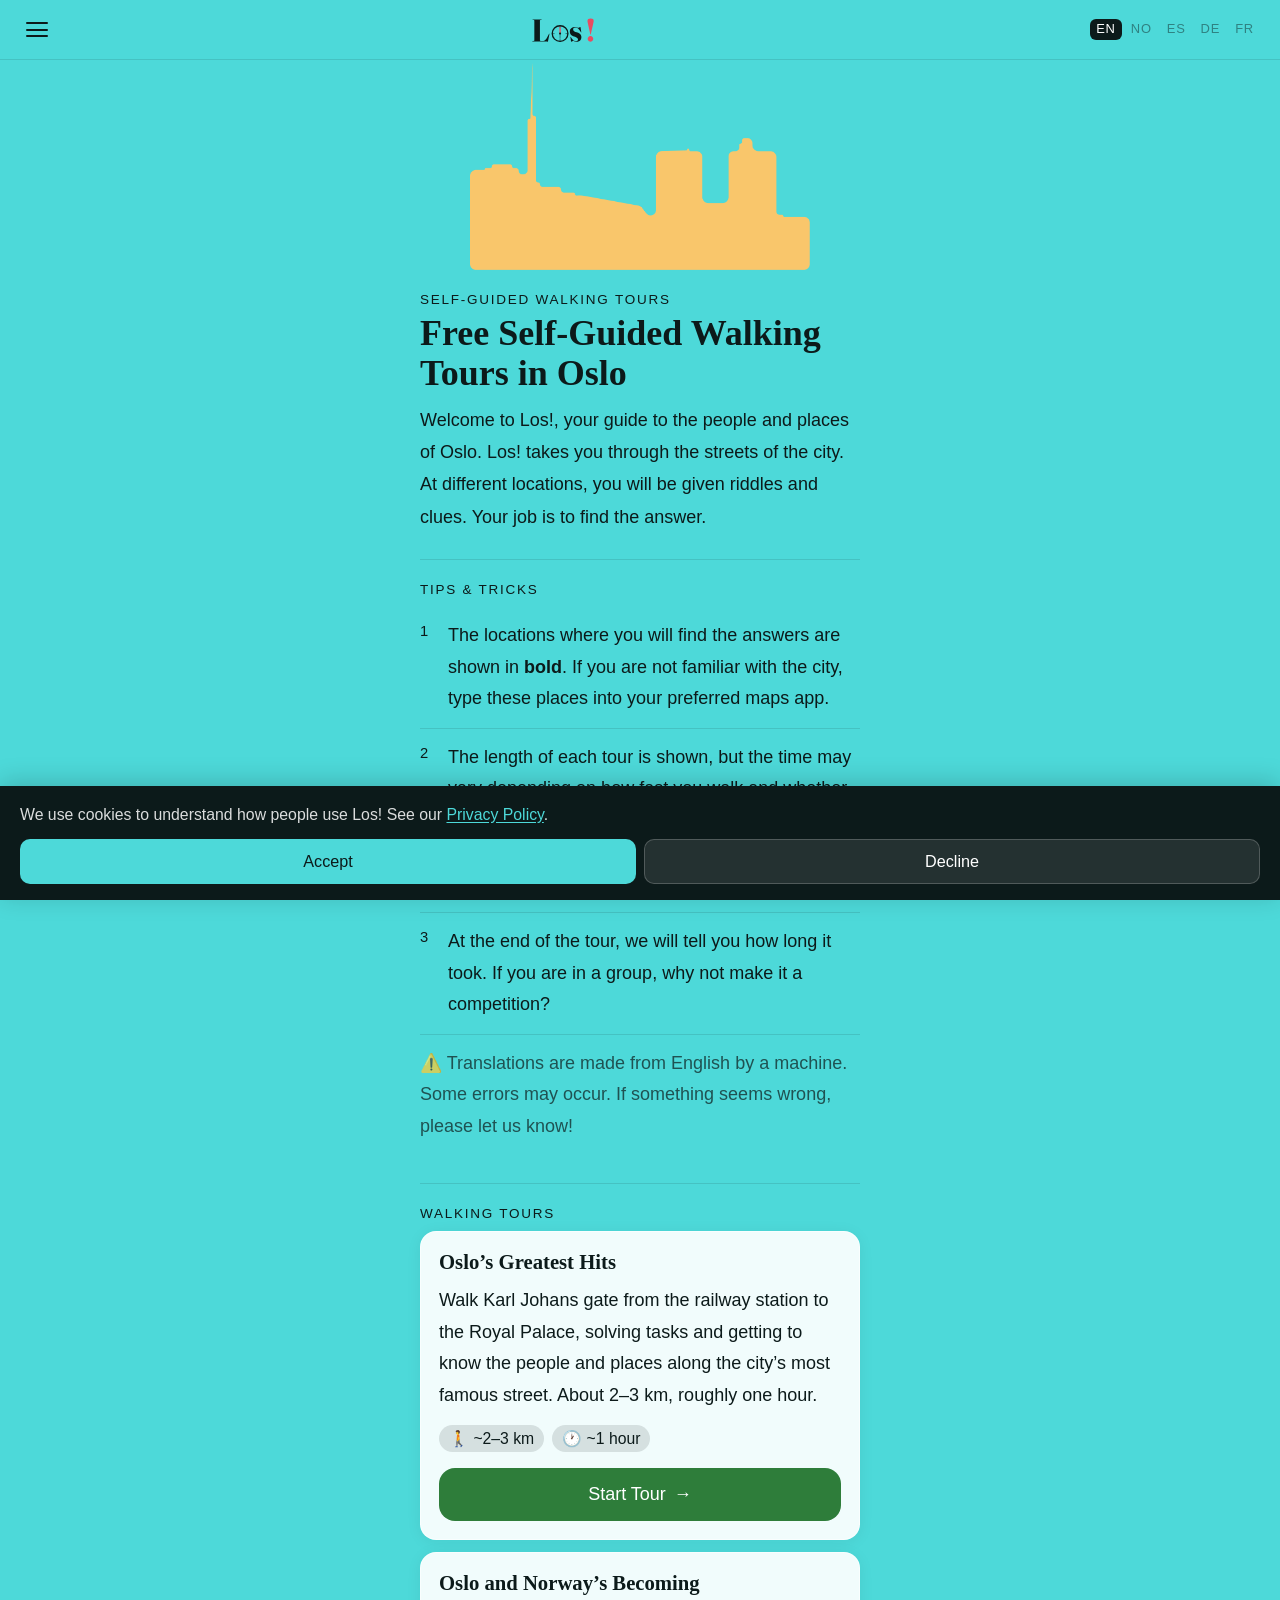
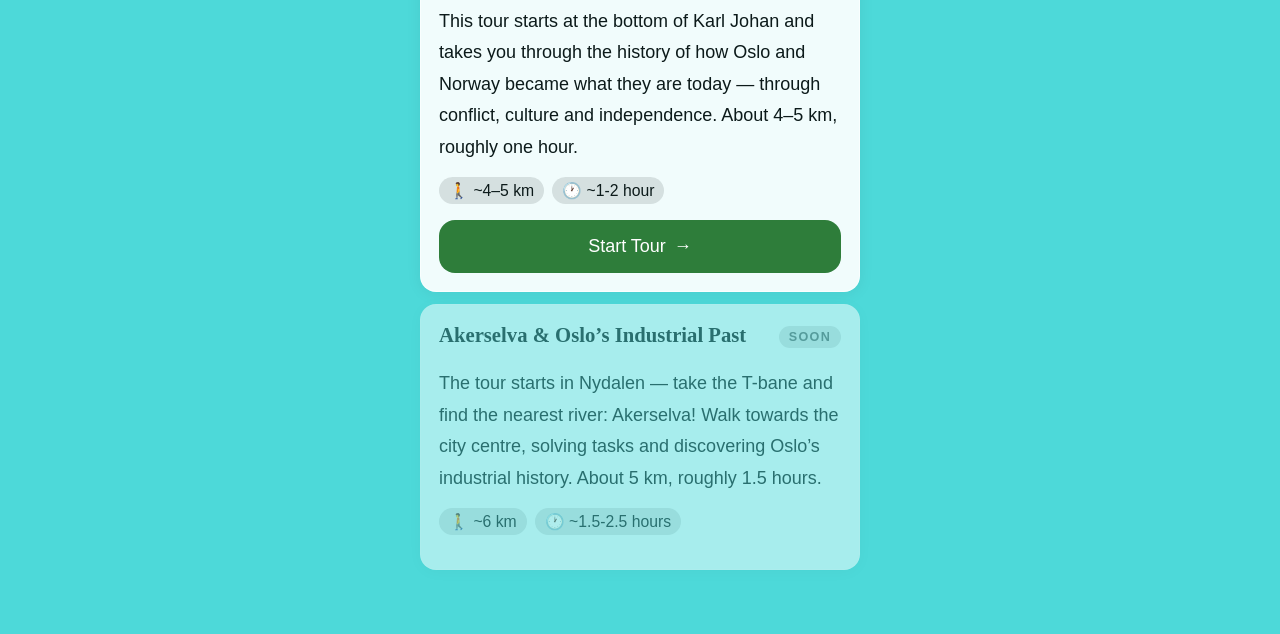
==== index.html @ a9700093 "Update index.html" ====
<!DOCTYPE html>
<html lang="en">
<head>
    <meta charset="UTF-8">
  <meta name="viewport" content="width=device-width, initial-scale=1.0">
  <title>Los! – Free Self-Guided Walking Tours in Oslo</title>
  <meta name="description" content="Explore Oslo on foot with Los! — free, self-guided walking tours through the city's history, people and places. No booking, no guide needed.">
  <meta name="robots" content="index, follow">
  <link rel="canonical" href="https://loswalk.com/">

  <!-- Open Graph (Facebook, WhatsApp, LinkedIn) -->
  <meta property="og:type" content="website">
  <meta property="og:url" content="https://loswalk.com/">
  <meta property="og:title" content="Los! – Free Self-Guided Walking Tours in Oslo">
  <meta property="og:description" content="Explore Oslo on foot with Los! — free, self-guided walking tours through the city's history, people and places. No booking, no guide needed.">
  <meta property="og:image" content="https://loswalk.com/osloskyline.png">
  <meta property="og:locale" content="en_GB">
  <meta property="og:site_name" content="Los!">

  <!-- Twitter / X card -->
  <meta name="twitter:card" content="summary_large_image">
  <meta name="twitter:title" content="Los! – Free Self-Guided Walking Tours in Oslo">
  <meta name="twitter:description" content="Explore Oslo on foot with Los! — free, self-guided walking tours through the city's history, people and places. No booking, no guide needed.">
  <meta name="twitter:image" content="https://loswalk.com/osloskyline.png">

  <link rel="icon" type="image/png" sizes="32x32" href="favicon-32x32.png">
  <link rel="icon" type="image/png" sizes="16x16" href="favicon-16x16.png">
  <link rel="apple-touch-icon" sizes="180x180" href="favicon-180x180.png">
  <link rel="manifest" href="site.webmanifest">
  <meta name="theme-color" content="#0c1a1a">
  <link rel="stylesheet" href="style.css">
<script type="application/ld+json">
{
  "@context": "https://schema.org",
  "@type": "WebSite",
  "name": "Los!",
  "url": "https://loswalk.com",
  "description": "Free self-guided walking tours in Oslo. Discover the city's history, people and places at your own pace.",
  "inLanguage": ["en", "no", "es", "de", "fr"],
  "offers": {
    "@type": "Offer",
    "price": "0",
    "priceCurrency": "NOK"
  }
}
</script>
<script type="application/ld+json">
{
  "@context": "https://schema.org",
  "@type": "ItemList",
  "name": "Oslo Walking Tours",
  "description": "Free self-guided walking tours in Oslo by Los!",
  "itemListElement": [
    {
      "@type": "ListItem",
      "position": 1,
      "item": {
        "@type": "TouristTrip",
        "name": "Oslo and Norway's Becoming",
        "description": "Walk through the history of how Oslo and Norway became what they are today — through conflict, culture and independence. Starts at Karl Johans gate.",
        "touristType": "History enthusiasts, culture tourists",
        "itinerary": {
          "@type": "ItemList",
          "name": "Tour stops",
          "itemListElement": [
            {"@type": "ListItem", "position": 1, "name": "Østbanehallen, Karl Johans gate"},
            {"@type": "ListItem", "position": 2, "name": "Stortinget"},
            {"@type": "ListItem", "position": 3, "name": "Nationaltheatret"},
            {"@type": "ListItem", "position": 4, "name": "The Royal Palace"},
            {"@type": "ListItem", "position": 5, "name": "7. juli plassen"},
            {"@type": "ListItem", "position": 6, "name": "Rådhusplassen"},
            {"@type": "ListItem", "position": 7, "name": "Akershus Fortress"},
            {"@type": "ListItem", "position": 8, "name": "Gamle Logen"},
            {"@type": "ListItem", "position": 9, "name": "Oslo Opera House"}
          ]
        },
        "offers": {"@type": "Offer", "price": "0", "priceCurrency": "NOK"},
        "provider": {"@type": "Organization", "name": "Los!", "url": "https://loswalk.com"},
        "url": "https://loswalk.com/game.html?tour=becoming"
      }
    },
    {
      "@type": "ListItem",
      "position": 2,
      "item": {
        "@type": "TouristTrip",
        "name": "Short Tour of Central-Western Oslo",
        "description": "Walk through the central-western part of Oslo and along the waterfront, discovering local people and places. Starts at Nationaltheatret.",
        "touristType": "Culture tourists, first-time visitors",
        "itinerary": {
          "@type": "ItemList",
          "name": "Tour stops",
          "itemListElement": [
            {"@type": "ListItem", "position": 1, "name": "Nationaltheatret"},
            {"@type": "ListItem", "position": 2, "name": "Slottsparken"},
            {"@type": "ListItem", "position": 3, "name": "Parkveien 45 (Villa Parafina)"},
            {"@type": "ListItem", "position": 4, "name": "Solli plass"},
            {"@type": "ListItem", "position": 5, "name": "Rådhusplassen"},
            {"@type": "ListItem", "position": 6, "name": "Akershus Fortress"},
            {"@type": "ListItem", "position": 7, "name": "SALT"}
          ]
        },
        "offers": {"@type": "Offer", "price": "0", "priceCurrency": "NOK"},
        "provider": {"@type": "Organization", "name": "Los!", "url": "https://loswalk.com"},
        "url": "https://loswalk.com/game.html?tour=seaside"
      }
    }
  ]
}
</script>
<script type="application/ld+json">
{
  "@context": "https://schema.org",
  "@type": "FAQPage",
  "mainEntity": [
    {
      "@type": "Question",
      "name": "Is Los! free to use?",
      "acceptedAnswer": {
        "@type": "Answer",
        "text": "Yes, Los! is completely free. No booking, no registration, no guide needed. Just show up and start walking."
      }
    },
    {
      "@type": "Question",
      "name": "How long are the walking tours in Oslo?",
      "acceptedAnswer": {
        "@type": "Answer",
        "text": "Each tour is approximately 4–5 km and takes about one hour, depending on your walking pace."
      }
    },
    {
      "@type": "Question",
      "name": "Do I need to download an app for the Oslo walking tours?",
      "acceptedAnswer": {
        "@type": "Answer",
        "text": "No download needed. Los! works directly in your mobile browser at loswalk.com."
      }
    },
    {
      "@type": "Question",
      "name": "What languages are the Oslo walking tours available in?",
      "acceptedAnswer": {
        "@type": "Answer",
        "text": "Los! is available in English, Norwegian, Spanish, German and French."
      }
    },
    {
      "@type": "Question",
      "name": "Where do the Oslo walking tours start?",
      "acceptedAnswer": {
        "@type": "Answer",
        "text": "The Oslo and Norway's Becoming tour starts at Østbanehallen at the bottom of Karl Johans gate. The Central-Western tour starts at Nationaltheatret."
      }
    }
  ]
}
</script>
</head>
<body>

<!-- HEADER -->
<header class="header">
  <button class="hamburger" id="menuBtn" aria-label="Open navigation menu" aria-expanded="false" aria-controls="menuPanel">
    <span></span><span></span><span></span>
  </button>
<a href="index.html" style="display:flex;align-items:center;line-height:1;text-decoration:none;" aria-label="Los! home">
    <svg width="85" height="36" viewBox="0 0 260 110" fill="none" xmlns="http://www.w3.org/2000/svg" aria-label="Los! logo">
<g clip-path="url(#clip0_207_42)">
<path d="M35.632 23.904L32.416 24.432C31.776 24.56 31.264 24.736 30.88 24.96C30.528 25.184 30.352 25.504 30.352 25.92V86.544C30.352 87.312 30.56 87.856 30.976 88.176C31.424 88.496 32.048 88.656 32.848 88.656H38.752C40.32 88.656 41.872 88.336 43.408 87.696C44.944 87.024 46.512 85.824 48.112 84.096C49.744 82.336 51.408 79.84 53.104 76.608L58.336 66.768C58.464 66.544 58.592 66.4 58.72 66.336C58.848 66.24 58.976 66.224 59.104 66.288C59.328 66.32 59.472 66.416 59.536 66.576C59.6 66.736 59.584 66.976 59.488 67.296L54.928 89.904C54.8 90.448 54.688 90.8 54.592 90.96C54.496 91.12 54.368 91.2 54.208 91.2C53.984 91.2 53.648 91.104 53.2 90.912C52.752 90.72 52.176 90.512 51.472 90.288C50.8 90.096 50 90 49.072 90H7.936C7.712 90 7.536 89.952 7.408 89.856C7.28 89.76 7.216 89.648 7.216 89.52C7.216 89.232 7.472 89.024 7.984 88.896L11.2 88.368C11.904 88.24 12.416 88.064 12.736 87.84C13.088 87.616 13.264 87.296 13.264 86.88V25.92C13.264 25.504 13.088 25.184 12.736 24.96C12.416 24.736 11.904 24.56 11.2 24.432L7.984 23.904C7.472 23.776 7.216 23.568 7.216 23.28C7.216 23.152 7.28 23.04 7.408 22.944C7.536 22.848 7.712 22.8 7.936 22.8H35.728C35.952 22.8 36.128 22.848 36.256 22.944C36.384 23.04 36.448 23.152 36.448 23.28C36.448 23.568 36.176 23.776 35.632 23.904Z" fill="#0C1A1A"/>
<path d="M92 90C105.255 90 116 79.2548 116 66C116 52.7452 105.255 42 92 42C78.7452 42 68 52.7452 68 66C68 79.2548 78.7452 90 92 90Z" stroke="#0C1A1A" stroke-width="4"/>
<path d="M92 43V48" stroke="#0C1A1A" stroke-width="1.5" stroke-linecap="round"/>
<path d="M92 84V89" stroke="#0C1A1A" stroke-width="1.5" stroke-linecap="round"/>
<path d="M115 66H110" stroke="#0C1A1A" stroke-width="1.5" stroke-linecap="round"/>
<path d="M69 66H74" stroke="#0C1A1A" stroke-width="1.5" stroke-linecap="round"/>
<path d="M92 66V48" stroke="#E84C61" stroke-width="4" stroke-linecap="round"/>
<path opacity="0.35" d="M92 66V80" stroke="#0C1A1A" stroke-width="4" stroke-linecap="round"/>
<path d="M92 69C93.6569 69 95 67.6569 95 66C95 64.3431 93.6569 63 92 63C90.3431 63 89 64.3431 89 66C89 67.6569 90.3431 69 92 69Z" fill="#0C1A1A"/>
<path d="M140.496 89.568C142.48 89.568 144.032 89.072 145.152 88.08C146.272 87.056 146.832 85.744 146.832 84.144C146.832 82.992 146.56 81.936 146.016 80.976C145.504 80.016 144.576 79.136 143.232 78.336C141.888 77.504 140.032 76.704 137.664 75.936C133.568 74.624 130.368 73.184 128.064 71.616C125.76 70.016 124.144 68.224 123.216 66.24C122.288 64.256 121.824 62.032 121.824 59.568C121.824 55.28 123.28 51.984 126.192 49.68C129.104 47.344 133.024 46.176 137.952 46.176C139.968 46.176 141.616 46.368 142.896 46.752C144.176 47.104 145.152 47.472 145.824 47.856C146.528 48.24 147.008 48.432 147.264 48.432C147.616 48.432 148.24 48.24 149.136 47.856C150.064 47.472 150.976 47.104 151.872 46.752C152.768 46.368 153.376 46.176 153.696 46.176C153.888 46.176 154.064 46.224 154.224 46.32C154.384 46.416 154.48 46.608 154.512 46.896L156.816 61.104C156.912 61.456 156.928 61.744 156.864 61.968C156.832 62.192 156.736 62.336 156.576 62.4C156.448 62.464 156.32 62.464 156.192 62.4C156.064 62.336 155.936 62.224 155.808 62.064C153.728 58.352 151.76 55.44 149.904 53.328C148.08 51.184 146.256 49.68 144.432 48.816C142.608 47.92 140.656 47.472 138.576 47.472C136.464 47.472 134.832 48 133.68 49.056C132.56 50.112 132 51.52 132 53.28C132 54.528 132.288 55.664 132.864 56.688C133.472 57.712 134.544 58.656 136.08 59.52C137.616 60.352 139.824 61.168 142.704 61.968C146.288 62.96 149.136 64.208 151.248 65.712C153.392 67.216 154.928 68.944 155.856 70.896C156.784 72.816 157.248 74.928 157.248 77.232C157.248 80.048 156.544 82.48 155.136 84.528C153.76 86.576 151.904 88.16 149.568 89.28C147.232 90.4 144.624 90.96 141.744 90.96C139.92 90.96 138.352 90.72 137.04 90.24C135.76 89.792 134.72 89.328 133.92 88.848C133.152 88.368 132.656 88.128 132.432 88.128C132.176 88.128 131.632 88.352 130.8 88.8C130 89.216 129.168 89.632 128.304 90.048C127.44 90.496 126.848 90.72 126.528 90.72C126.304 90.72 126.096 90.624 125.904 90.432C125.712 90.24 125.568 89.92 125.472 89.472L123.648 77.472C123.584 77.024 123.568 76.704 123.6 76.512C123.664 76.288 123.792 76.128 123.984 76.032C124.08 75.968 124.192 75.984 124.32 76.08C124.448 76.144 124.576 76.272 124.704 76.464C127.52 81.168 130.208 84.528 132.768 86.544C135.36 88.56 137.936 89.568 140.496 89.568Z" fill="#0C1A1A"/>
<path d="M185.584 19.488C188.784 19.488 191.104 20.192 192.544 21.6C194.016 22.976 194.752 24.736 194.752 26.88C194.752 27.808 194.672 28.88 194.512 30.096C194.352 31.28 194.112 32.416 193.792 33.504L185.728 68.976C185.664 69.168 185.6 69.312 185.536 69.408C185.472 69.504 185.344 69.552 185.152 69.552C184.96 69.552 184.832 69.504 184.768 69.408C184.704 69.312 184.64 69.168 184.576 68.976L176.848 33.264C176.432 31.792 176.176 30.608 176.08 29.712C175.984 28.784 175.936 27.824 175.936 26.832C175.936 24.72 176.752 22.976 178.384 21.6C180.016 20.192 182.416 19.488 185.584 19.488ZM184.864 90.816C183.296 90.816 181.872 90.432 180.592 89.664C179.344 88.864 178.336 87.792 177.568 86.448C176.832 85.104 176.464 83.648 176.464 82.08C176.464 80.512 176.848 79.072 177.616 77.76C178.384 76.448 179.392 75.408 180.64 74.64C181.92 73.872 183.328 73.488 184.864 73.488C186.496 73.488 187.952 73.888 189.232 74.688C190.512 75.456 191.52 76.496 192.256 77.808C193.024 79.088 193.408 80.512 193.408 82.08C193.408 83.648 193.024 85.104 192.256 86.448C191.52 87.792 190.512 88.864 189.232 89.664C187.952 90.432 186.496 90.816 184.864 90.816Z" fill="#E84C61"/>
</g>
<defs>
<clipPath id="clip0_207_42">
<rect width="260" height="110" fill="white"/>
</clipPath>
</defs>
</svg>
  </a>
  <div id="langSwitcher"></div>
</header>

<!-- SLIDE MENU -->
<div class="menu-overlay" id="menuOverlay"></div>
<nav class="menu-panel" id="menuPanel" aria-label="Main navigation" aria-hidden="true">
  <div class="menu-head">
    <button class="menu-close" id="menuClose" aria-label="Close navigation menu">✕</button>
    <img src="loslogo.svg" alt="Los!" style="height:28px;width:auto;filter:brightness(0) invert(1);" />
    <div class="menu-tagline" id="menuTagline">Walking tours · Oslo</div>
  </div>
  <div class="menu-nav">
    <a class="menu-item" id="navHome" href="index.html">⌂  Home</a>
    <a class="menu-item" id="navAbout" href="about.html">i  About</a>
    <a class="menu-item" id="navPrivacy" href="privacy.html">⚖  Privacy Policy</a>
  </div>
</nav>

<!-- PAGE -->
<div class="page-wrap">
  <div class="skyline-wrap">
    <img src="osloskyline.png" alt="Oslo skyline silhouette" />
  </div>

  <div class="front-content">
    <p class="eyebrow" id="frontEyebrow">Self-guided walking tours</p>
    <h1 class="front-headline" id="frontHeadline">Free Self-Guided Walking Tours in Oslo</h1>
    <p class="front-intro" id="frontIntro">Welcome to Los!, your guide to the people and places of Oslo. Los! navigates you through the streets of the city. You will be given riddles and clues in different places, and your job is to find the answer.</p>

    <div class="section-divider"></div>
    <p class="tips-label" id="tipsLabel">Tips &amp; Tricks</p>
    <ul class="tips-list">
      <li data-n="1" id="tip1">The locations where you will find the answers are shown in <strong>bold</strong>. If you are not familiar with the city, enter these places into your preferred online maps service.</li>
      <li data-n="2" id="tip2">The duration of the tours is indicated, but may depend on your walking pace and possible stops along the way. We have made some recommendations on cafés and similar stops that might interest you.</li>
      <li data-n="3" id="tip3">At the end of the tour, we will show you how much time you spent. If you are part of a group, why not make it a competition!</li>
      <li data-n="" id="tip4" style="list-style:none;padding-left:0;border-bottom:none;opacity:0.7;">⚠️ Translations are made from English by machine — certain errors might occur. If they bother you, please let us know!</li>
    </ul>

    <div class="section-divider"></div>
    <p class="tips-label" id="toursLabel">Walking Tours</p>

    <!-- Tour 1: Greatest Hits — ACTIVE -->
    <div class="tour-card">
      <h2 class="tour-card-title" id="tour1Title">Oslo’s Greatest Hits</h2>
      <p class="tour-card-desc" id="tour1Desc">Walk Karl Johans gate from the railway station to the Royal Palace, solving tasks and getting to know the people and places along the city’s most famous street. About 2–3 km, roughly one hour.</p>
      <div class="tour-card-meta">
        <span class="tour-meta-chip">🚶 ~2–3 km</span>
        <span class="tour-meta-chip">🕐 ~1 hour</span>
      </div>
      <a href="game.html?tour=greathits" class="tour-start-btn" aria-label="Start Oslo’s Greatest Hits tour">
        Start Tour <span class="arrow">→</span>
      </a>
    </div>

    <!-- Tour 2: Oslo and Norway's Becoming — ACTIVE -->
    <div class="tour-card">
      <h2 class="tour-card-title" id="tour2Title">Oslo and Norway’s Becoming</h2>
      <p class="tour-card-desc" id="tour2Desc">This tour starts at the bottom of Karl Johan and takes you through the history of how Oslo and Norway became what they are today — through conflict, culture and independence. About 4–5 km, roughly one hour.</p>
      <div class="tour-card-meta">
        <span class="tour-meta-chip">🚶 ~4–5 km</span>
        <span class="tour-meta-chip">🕐 ~1-2 hour</span>
      </div>
      <a href="game.html?tour=becoming" class="tour-start-btn" aria-label="Start Oslo and Norway’s Becoming tour">
        Start Tour <span class="arrow">→</span>
      </a>
    </div>

    <!-- Tour 3: Akerselva — SOON -->
    <div class="tour-card tour-card--soon">
      <div class="tour-card-header">
        <h2 class="tour-card-title" id="tour3Title">Akerselva &amp; Oslo’s Industrial Past</h2>
        <span class="tour-soon-badge" id="soonBadge">Soon</span>
      </div>
      <p class="tour-card-desc" id="tour3Desc">The tour starts in Nydalen — take the T-bane and find the nearest river: Akerselva! Walk towards the city centre, solving tasks and discovering Oslo’s industrial history along the way. About 5 km, roughly 1.5 hours.</p>
      <div class="tour-card-meta">
        <span class="tour-meta-chip">🚶 ~6 km</span>
        <span class="tour-meta-chip">🕐 ~1.5-2.5 hours</span>
      </div>
    </div>

  </div>
</div>

<script src="translations.js"></script>
<script src="game.js"></script>
<script>
  document.addEventListener('DOMContentLoaded', () => { initMenu(); buildLangSwitcher(); applyTranslations(); initConsent(); });
</script>
</body>
</html>
---- style.css ----
/* ══════════════════════════════════════════
   Los! – style.css
   Shared styles for all pages
══════════════════════════════════════════ */

/* ── VARIABLES ── */
:root {
  --sky: #4DD9D9;
  --sand: #E8A84C;
  --ink: #0c1a1a;
  --ink-60: rgba(12,26,26,0.6);
  --ink-20: rgba(12,26,26,0.12);
  --white: #ffffff;
  --green: #2E7D3A;
  --green-dark: #236030;
  --red: #D95246;
  --amber: #EFA030;
  --card-bg: rgba(255,255,255,0.92);
  --card-border: rgba(255,255,255,0.6);
  --r: 16px;
  --r-sm: 10px;
}

/* ── RESET ── */
* {
  box-sizing: border-box;
  margin: 0;
  padding: 0;
  -webkit-tap-highlight-color: transparent;
}
html {
  scroll-behavior: smooth;
  font-size: 18px; /* base: 1rem = 18px. Scales all rem values up for comfort */
}

body {
  background: var(--sky);
  font-family: 'DM Sans', sans-serif;
  font-weight: 400;
  min-height: 100vh;
  overflow-x: hidden;
  color: var(--ink);
  -webkit-font-smoothing: antialiased;
}

/* ── HEADER ── */
.header {
  position: fixed;
  top: 0; left: 0; right: 0;
  z-index: 100;
  height: 60px;
  display: flex;
  align-items: center;
  justify-content: space-between;
  padding: 0 20px;
  background: var(--sky);
  border-bottom: 1px solid var(--ink-20);
}

.logo {
  display: flex;
  align-items: center;
  text-decoration: none;
}
.logo svg { display: block; }

.hamburger {
  display: flex;
  flex-direction: column;
  gap: 4.5px;
  cursor: pointer;
  padding: 6px;
  background: none;
  border: none;
  border-radius: 8px;
  transition: background 0.15s;
}
.hamburger:hover { background: var(--ink-20); }
.hamburger span {
  display: block;
  width: 22px;
  height: 2px;
  background: var(--ink);
  border-radius: 2px;
}

/* ── SLIDE MENU ── */
.menu-overlay {
  position: fixed;
  inset: 0;
  background: rgba(0,0,0,0.4);
  z-index: 200;
  opacity: 0;
  pointer-events: none;
  transition: opacity 0.25s;
  backdrop-filter: blur(2px);
}
.menu-overlay.open { opacity: 1; pointer-events: all; }

.menu-panel {
  position: fixed;
  top: 0; left: 0;
  width: 70%;
  max-width: 280px;
  height: 100%;
  background: var(--ink);
  z-index: 201;
  transform: translateX(-100%);
  transition: transform 0.3s cubic-bezier(0.4,0,0.2,1);
  display: flex;
  flex-direction: column;
}
.menu-panel.open { transform: translateX(0); }

.menu-head {
  padding: 52px 24px 22px;
  border-bottom: 1px solid rgba(255,255,255,0.08);
  position: relative;
}
.menu-close {
  position: absolute;
  top: 16px; right: 16px;
  background: rgba(255,255,255,0.08);
  border: none;
  color: white;
  font-size: 0.9rem;
  width: 30px; height: 30px;
  border-radius: 50%;
  cursor: pointer;
  display: flex;
  align-items: center;
  justify-content: center;
  transition: background 0.15s;
}
.menu-close:hover { background: rgba(255,255,255,0.16); }

.menu-logo {
  font-family: 'Fraunces', serif;
  font-weight: 600;
  font-size: 1.5rem;
  color: var(--sky);
}
.menu-tagline {
  font-size: 0.72rem;
  color: rgba(255,255,255,0.38);
  margin-top: 3px;
  letter-spacing: 0.05em;
}

.menu-nav { padding: 10px 0; }
.menu-item {
  display: flex;
  align-items: center;
  gap: 12px;
  padding: 16px 24px;
  color: rgba(255,255,255,0.75);
  font-size: 1rem;
  cursor: pointer;
  border-left: 2.5px solid transparent;
  transition: background 0.15s, color 0.15s, border-color 0.15s;
  text-decoration: none;
}
.menu-item:hover {
  background: rgba(255,255,255,0.05);
  color: white;
  border-left-color: var(--sky);
}

/* ── PAGE WRAPPER ── */
.page-wrap {
  padding-top: 60px;
  min-height: 100vh;
  animation: fadeUp 0.22s ease;
}

@keyframes fadeUp {
  from { opacity: 0; transform: translateY(8px); }
  to   { opacity: 1; transform: translateY(0); }
}

/* ── SKYLINE ── */
/*
  Image: 1771x914px with transparent background (black removed).
  Silhouette is the sand colour, displayed as <img>.
  80% width → air on both sides. Anchored to bottom of container.
  Front page: 210px tall shows full spire.
  Inner pages (.sm): 130px shows just the roofline mass.
*/
.skyline-wrap {
  width: 100%;
  max-width: 480px;       /* constrain to content width on desktop */
  margin: 0 auto;         /* center it */
  height: 210px;
  display: flex;
  align-items: flex-end;
  justify-content: center;
  overflow: hidden;
}
.skyline-wrap img {
  width: 80%;
  max-width: 340px;       /* never wider than a natural desktop size */
  height: auto;
  display: block;
  flex-shrink: 0;
}
.skyline-wrap.sm {
  height: 130px;
}

/* ── SHARED TYPOGRAPHY ── */
.eyebrow {
  font-size: 0.75rem;
  font-weight: 500;
  letter-spacing: 0.13em;
  text-transform: uppercase;
  color: var(--ink);
  margin-bottom: 6px;
}

.page-title {
  font-family: 'Fraunces', serif;
  font-weight: 600;
  font-size: 1.85rem;
  line-height: 1.1;
  color: var(--ink);
  margin-bottom: 22px;
}

/* ── FRONT PAGE ── */
.front-content {
  padding: 22px 20px max(52px, calc(24px + env(safe-area-inset-bottom)));
  max-width: 480px;
  margin: 0 auto;
}

.front-headline {
  font-family: 'Fraunces', serif;
  font-weight: 600;
  font-size: 2rem;
  line-height: 1.12;
  color: var(--ink);
  margin-bottom: 10px;
}
.front-intro {
  font-size: 1rem;
  line-height: 1.8;
  color: var(--ink);
  margin-bottom: 26px;
}

.section-divider {
  height: 1px;
  background: var(--ink-20);
  margin: 0 0 22px;
}

.tips-label {
  font-size: 0.75rem;
  font-weight: 500;
  letter-spacing: 0.13em;
  text-transform: uppercase;
  color: var(--ink);
  margin-bottom: 10px;
}
.tips-list {
  list-style: none;
  margin-bottom: 28px;
}
.tips-list li {
  font-size: 1rem;
  line-height: 1.75;
  padding: 13px 0 13px 28px;
  position: relative;
  color: var(--ink);
  border-bottom: 1px solid var(--ink-20);
}
.tips-list li:last-child { border-bottom: none; }
.tips-list li::before {
  content: attr(data-n);
  position: absolute;
  left: 0; top: 12px;
  font-weight: 500;
  font-size: 0.82rem;
  color: var(--ink);
}

.start-btn {
  display: flex;
  align-items: center;
  justify-content: center;
  gap: 8px;
  width: 100%;
  padding: 17px;
  background: var(--ink);
  color: white;
  font-family: 'DM Sans', sans-serif;
  font-weight: 500;
  font-size: 1rem;
  letter-spacing: 0.02em;
  border: none;
  border-radius: var(--r);
  cursor: pointer;
  transition: opacity 0.15s, transform 0.12s;
  margin-bottom: 12px;
  text-decoration: none;
  -webkit-appearance: none;
}
.start-btn:hover { opacity: 0.87; }
.start-btn:active { transform: scale(0.98); }
.start-btn .arrow { transition: transform 0.2s; }
.start-btn:hover .arrow { transform: translateX(3px); }

.duration-chip {
  display: flex;
  align-items: center;
  justify-content: center;
  gap: 7px;
  background: var(--ink-20);
  border-radius: 99px;
  padding: 9px 16px;
  font-size: 1rem;
  color: var(--ink);
}


/* ── TOUR CARDS (front page) ── */
.tour-card {
  background: rgba(255,255,255,0.92);
  border: 1px solid rgba(255,255,255,0.6);
  border-radius: var(--r);
  padding: 18px 18px 18px;
  margin-bottom: 12px;
  color: var(--ink);
  box-shadow: 0 2px 16px rgba(0,0,0,0.06);
}

.tour-card--soon {
  opacity: 0.55;
}

.tour-card-header {
  display: flex;
  align-items: flex-start;
  justify-content: space-between;
  gap: 12px;
  margin-bottom: 10px;
}
.tour-card-title {
  font-family: 'Fraunces', serif;
  font-weight: 600;
  font-size: 1.15rem;
  line-height: 1.2;
  color: var(--ink);
  margin-bottom: 10px;
}
.tour-soon-badge {
  font-size: 0.7rem;
  font-weight: 600;
  letter-spacing: 0.1em;
  text-transform: uppercase;
  background: var(--ink-20);
  color: var(--ink-60);
  border-radius: 99px;
  padding: 4px 10px;
  flex-shrink: 0;
  align-self: flex-start;
  margin-top: 3px;
}
.tour-card-desc {
  font-size: 1rem;
  line-height: 1.75;
  color: var(--ink);
  margin-bottom: 14px;
}
.tour-card-meta {
  display: flex;
  gap: 8px;
  flex-wrap: wrap;
  margin-bottom: 16px;
}
.tour-meta-chip {
  font-size: 0.875rem;
  background: var(--ink-20);
  border-radius: 99px;
  padding: 4px 10px;
  color: var(--ink);
}
.tour-start-btn {
  display: flex;
  align-items: center;
  justify-content: center;
  gap: 8px;
  width: 100%;
  padding: 16px;
  background: var(--green);
  color: white;
  font-family: 'DM Sans', sans-serif;
  font-weight: 500;
  font-size: 1rem;
  border: none;
  border-radius: var(--r);
  cursor: pointer;
  text-decoration: none;
  transition: opacity 0.15s, transform 0.12s;
  touch-action: manipulation;
}
.tour-start-btn:hover { opacity: 0.87; }
.tour-start-btn:active { transform: scale(0.98); }
.tour-start-btn .arrow { transition: transform 0.2s; }
.tour-start-btn:hover .arrow { transform: translateX(3px); }

/* ── TOUR TITLE BAR (game page) ── */
.tour-title-bar {
  text-align: center;
  font-size: 0.8rem;
  font-weight: 500;
  letter-spacing: 0.1em;
  text-transform: uppercase;
  color: var(--ink);
  padding: 6px 20px 0;
}

/* ── FINISH TOUR NAME ── */
.finish-tour-name {
  font-size: 0.75rem;
  font-weight: 500;
  letter-spacing: 0.12em;
  text-transform: uppercase;
  color: var(--ink);
  margin-bottom: 8px;
  min-height: 1em;
}


/* ── LANGUAGE SWITCHER ── */
#langSwitcher {
  display: flex;
  gap: 3px;
  align-items: center;
}
.lang-btn {
  background: none;
  border: none;
  padding: 4px 6px;
  font-family: 'DM Sans', sans-serif;
  font-size: 0.72rem;
  font-weight: 500;
  letter-spacing: 0.06em;
  color: var(--ink);
  opacity: 0.45;
  cursor: pointer;
  border-radius: 6px;
  transition: opacity 0.15s, background 0.15s;
  touch-action: manipulation;
  line-height: 1;
}
.lang-btn:hover { opacity: 0.8; background: var(--ink-20); }
.lang-btn--active {
  opacity: 1;
  background: var(--ink);
  color: white;
}
.lang-btn--active:hover { opacity: 1; background: var(--ink); }

/* ── GAME PAGE ── */
.progress-bar-wrap {
  padding: 10px 20px 0;
  max-width: 480px;
  margin: 0 auto;
}
.progress-track {
  height: 2.5px;
  background: var(--ink-20);
  border-radius: 3px;
  overflow: hidden;
}
.progress-fill {
  height: 100%;
  background: var(--ink);
  border-radius: 3px;
  transition: width 0.55s cubic-bezier(0.4,0,0.2,1);
}
.progress-meta {
  display: flex;
  justify-content: space-between;
  align-items: center;
  margin-top: 7px;
}
.chapter-pill {
  font-size: 0.82rem;
  font-weight: 500;
  letter-spacing: 0.1em;
  text-transform: uppercase;
  color: var(--ink);
}
.scene-count { font-size: 0.82rem; color: var(--ink); }

.game-content {
  padding: 16px 20px max(52px, calc(24px + env(safe-area-inset-bottom)));
  max-width: 480px;
  margin: 0 auto;
}

.scene-card {
  background: var(--card-bg);
  border: 1px solid var(--card-border);
  border-radius: var(--r);
  padding: 22px 20px;
  font-size: 1rem;
  line-height: 1.85;
  color: var(--ink);
  margin-bottom: 18px;
  box-shadow: 0 2px 16px rgba(0,0,0,0.06);
  white-space: normal;
}
.scene-card b { font-weight: 600; }
.scene-card i { font-style: italic; color: var(--ink-60); }

.feedback {
  display: none;
  border-radius: var(--r-sm);
  padding: 10px 14px;
  font-size: 0.95rem;
  line-height: 1.5;
  margin-bottom: 11px;
  gap: 8px;
}
.feedback.wrong {
  display: flex;
  align-items: flex-start;
  background: rgba(217,82,70,0.09);
  color: #922820;
  border: 1px solid rgba(217,82,70,0.18);
}
.feedback.hint {
  display: flex;
  align-items: flex-start;
  background: rgba(239,160,48,0.11);
  color: #6e4800;
  border: 1px solid rgba(239,160,48,0.22);
}
.fb-icon { flex-shrink: 0; font-size: 0.85rem; margin-top: 1px; }

.answer-input {
  width: 100%;
  padding: 15px 16px;
  border-radius: var(--r);
  border: 1.5px solid rgba(12,26,26,0.14);
  background: rgba(255,255,255,0.88);
  font-family: 'DM Sans', sans-serif;
  font-size: 16px;
  color: var(--ink);
  margin-bottom: 11px;
  outline: none;
  transition: border-color 0.2s, background 0.2s, box-shadow 0.2s;
}
.answer-input:focus {
  border-color: var(--ink);
  background: white;
  box-shadow: 0 0 0 3px rgba(12,26,26,0.05);
}
.answer-input::placeholder { color: var(--ink-60); }

.btn-row {
  display: grid;
  grid-template-columns: 1fr auto;
  gap: 9px;
}
.btn {
  padding: 16px 18px;
  border: none;
  border-radius: var(--r);
  font-family: 'DM Sans', sans-serif;
  font-size: 1rem;
  font-weight: 500;
  cursor: pointer;
  transition: opacity 0.15s, transform 0.12s;
}
.btn:active { transform: scale(0.97); }
.btn:hover { opacity: 0.87; }
.btn-answer { background: var(--green); color: white; }
.btn-hint {
  background: rgba(12,26,26,0.08);
  color: var(--ink);
  white-space: nowrap;
}

/* ── ABOUT PAGE ── */
.about-content {
  padding: 28px 20px max(52px, calc(24px + env(safe-area-inset-bottom)));
  max-width: 480px;
  margin: 0 auto;
}
.about-body p {
  font-size: 1.05rem;
  line-height: 1.8;
  color: var(--ink);
  padding-bottom: 12px;
  margin-bottom: 0;
  border-bottom: 1px solid var(--ink-20);
}
.about-body p:last-child { border-bottom: none; margin-bottom: 0; }
.about-link {
  color: var(--ink);
  font-weight: 600;
  text-decoration: underline;
  text-underline-offset: 3px;
}

/* ── FINISH PAGE ── */
.finish-content {
  padding: 44px 20px max(52px, calc(24px + env(safe-area-inset-bottom)));
  max-width: 480px;
  margin: 0 auto;
  text-align: center;
}
.finish-badge {
  width: 66px; height: 66px;
  background: var(--sand);
  border-radius: 50%;
  display: flex;
  align-items: center;
  justify-content: center;
  font-size: 1.9rem;
  margin: 0 auto 20px;
  box-shadow: 0 4px 18px rgba(232,168,76,0.3);
}
.finish-title {
  font-family: 'Fraunces', serif;
  font-weight: 600;
  font-size: 1.85rem;
  line-height: 1.12;
  margin-bottom: 16px;
}
.finish-time-wrap {
  display: flex;
  flex-direction: column;
  align-items: center;
  background: var(--ink-20);
  border-radius: var(--r);
  padding: 16px 24px;
  margin-bottom: 24px;
}
.finish-time-label {
  font-size: 0.75rem;
  font-weight: 500;
  letter-spacing: 0.12em;
  text-transform: uppercase;
  color: var(--ink);
  margin-bottom: 4px;
}
.finish-time {
  font-family: 'Fraunces', serif;
  font-weight: 600;
  font-size: 2.4rem;
  line-height: 1;
  color: var(--ink);
  letter-spacing: -0.5px;
}

.finish-body {
  font-size: 1.05rem;
  line-height: 1.8;
  color: var(--ink);
  margin-bottom: 32px;
}
.finish-body strong { color: var(--ink); font-weight: 600; }
.finish-actions { display: flex; flex-direction: column; gap: 9px; }
.finish-btn {
  display: block;
  width: 100%;
  padding: 17px;
  border-radius: var(--r);
  font-family: 'DM Sans', sans-serif;
  font-size: 1rem;
  font-weight: 500;
  text-align: center;
  border: none;
  cursor: pointer;
  transition: opacity 0.15s;
  text-decoration: none;
  -webkit-appearance: none;
}
.finish-btn:hover { opacity: 0.85; }
.finish-btn-primary { background: var(--ink); color: white; }
.finish-btn-secondary { background: rgba(12,26,26,0.14); color: var(--ink); border: 1.5px solid rgba(12,26,26,0.2); }

/* ── TOUCH FIXES ── */
@media (hover: none) {
  .btn:hover, .start-btn:hover, .finish-btn:hover { opacity: 1; }
  .start-btn:hover .arrow { transform: none; }
  .hamburger:hover { background: none; }
  .menu-item:hover {
    background: none;
    color: rgba(255,255,255,0.75);
    border-left-color: transparent;
  }
}
button, .menu-item, .start-btn, .finish-btn { touch-action: manipulation; }

/* ── FOCUS RINGS (keyboard navigation) ── */
:focus-visible {
  outline: 3px solid var(--ink);
  outline-offset: 3px;
}
.menu-item:focus-visible,
.menu-close:focus-visible {
  outline: 3px solid var(--sky);
  outline-offset: 2px;
}
.answer-input:focus-visible {
  outline: none; /* handled by box-shadow */
  border-color: var(--ink);
  box-shadow: 0 0 0 3px rgba(12,26,26,0.18);
}

/* ── COOKIE CONSENT BANNER ── */
.consent-banner {
  position: fixed;
  bottom: 0; left: 0; right: 0;
  z-index: 300;
  background: var(--ink);
  color: white;
  padding: 16px 20px max(16px, env(safe-area-inset-bottom));
  display: flex;
  flex-direction: column;
  gap: 12px;
  box-shadow: 0 -4px 24px rgba(0,0,0,0.18);
  animation: slideUp 0.3s ease;
}
@keyframes slideUp {
  from { transform: translateY(100%); }
  to   { transform: translateY(0); }
}
.consent-banner.hidden { display: none; }

.consent-text {
  font-size: 0.88rem;
  line-height: 1.6;
  color: rgba(255,255,255,0.85);
}
.consent-text a {
  color: var(--sky);
  text-decoration: underline;
  text-underline-offset: 2px;
}
.consent-btns {
  display: grid;
  grid-template-columns: 1fr 1fr;
  gap: 8px;
}
.consent-btn {
  padding: 12px;
  border-radius: var(--r-sm);
  font-family: 'DM Sans', sans-serif;
  font-size: 0.9rem;
  font-weight: 500;
  border: none;
  cursor: pointer;
  touch-action: manipulation;
  transition: opacity 0.15s;
}
.consent-btn:hover { opacity: 0.87; }
.consent-btn--accept {
  background: var(--sky);
  color: var(--ink);
}
.consent-btn--decline {
  background: rgba(255,255,255,0.1);
  color: white;
  border: 1px solid rgba(255,255,255,0.2);
}

/* ── BUY ME A COFFEE BUTTON ── */
.finish-btn-coffee {
  background: #FFDD00;
  color: #000;
  border: none;
  font-weight: 500;
  letter-spacing: 0.01em;
}
.finish-btn-coffee:hover { opacity: 0.88; }

.about-coffee {
  display: block;
  text-align: center;
  margin: 2rem auto 0;
  max-width: 280px;
}

/* ── ABOUT DONATE BLOCK ── */
.about-donate {
  background: #FFDD00;
  border-radius: var(--r-sm);
  padding: 1.1rem 1.2rem 1.2rem;
  margin: 0.5rem 0;
}
.about-donate p {
  margin: 0 0 0.9rem;
  border: none !important;
  padding: 0 !important;
  color: #111;
}
.about-coffee-btn {
  display: inline-block;
  background: #111;
  color: #FFDD00;
  font-family: 'DM Sans', sans-serif;
  font-size: 0.95rem;
  font-weight: 500;
  padding: 10px 20px;
  border-radius: 50px;
  text-decoration: none;
  transition: opacity 0.15s;
  touch-action: manipulation;
}
.about-coffee-btn:hover { opacity: 0.82; }
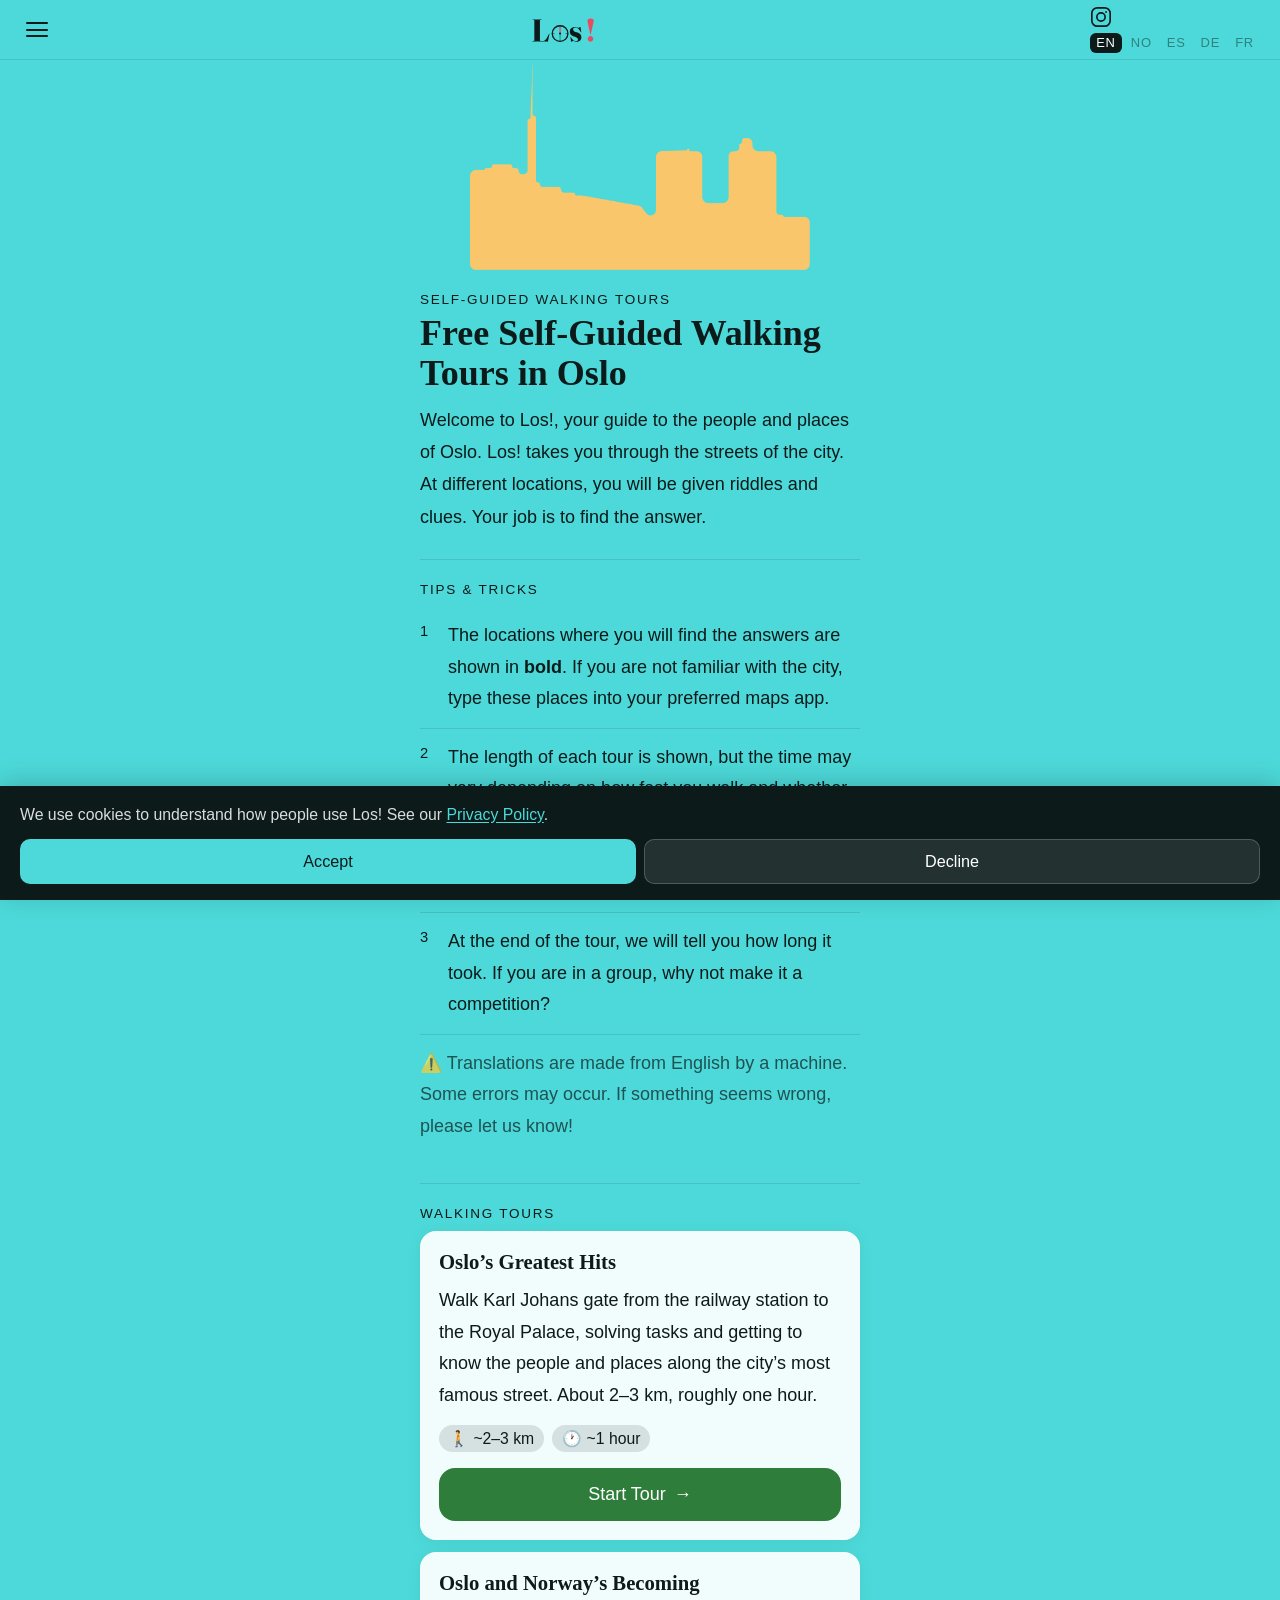
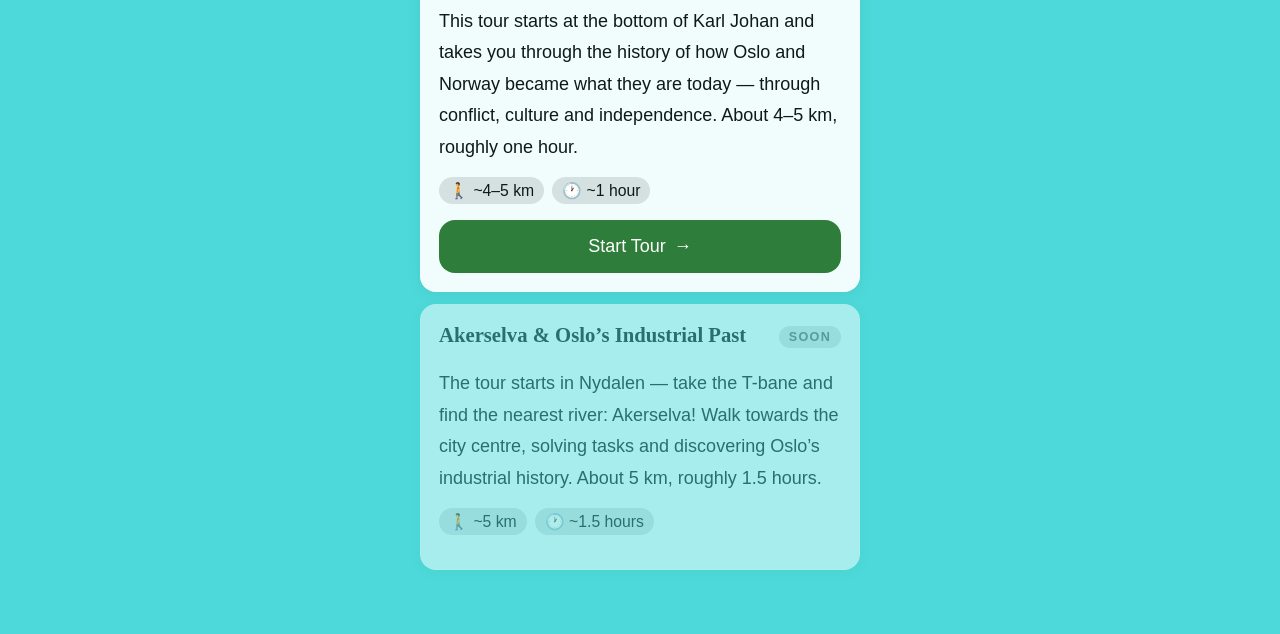
==== commit 4432711e: "Update index.html" ====
--- a/index.html
+++ b/index.html
@@ -186,7 +186,16 @@
 </defs>
 </svg>
   </a>
-  <div id="langSwitcher"></div>
+  <div class="header-right">
+    <a href="https://www.instagram.com/loswalk" target="_blank" rel="noopener" class="header-ig-btn" aria-label="Los! on Instagram">
+    <svg width="22" height="22" viewBox="0 0 24 24" fill="none" xmlns="http://www.w3.org/2000/svg" aria-hidden="true">
+      <rect x="2" y="2" width="20" height="20" rx="6" stroke="#0c1a1a" stroke-width="1.8" fill="none"/>
+      <circle cx="12" cy="12" r="4.5" stroke="#0c1a1a" stroke-width="1.8" fill="none"/>
+      <circle cx="17.5" cy="6.5" r="1" fill="#0c1a1a"/>
+    </svg>
+  </a>
+    <div id="langSwitcher"></div>
+  </div>
 </header>
 
 <!-- SLIDE MENU -->
@@ -230,7 +239,7 @@
     <!-- Tour 1: Greatest Hits — ACTIVE -->
     <div class="tour-card">
       <h2 class="tour-card-title" id="tour1Title">Oslo’s Greatest Hits</h2>
-      <p class="tour-card-desc" id="tour1Desc">Walk Karl Johans gate from the railway station to the Royal Palace, solving tasks and getting to know the people and places along the city’s most famous street. About 2–3 km, roughly one hour.</p>
+      <p class="tour-card-desc" id="tour1Desc">Walk Karl Johans gate from the railway station to the Royal Palace, solving tasks and getting to know the people and places along the city’s most famous street. About 2–3 km, roughly one hour. Start: Oslo railway station — End: The Royal Palace</p>
       <div class="tour-card-meta">
         <span class="tour-meta-chip">🚶 ~2–3 km</span>
         <span class="tour-meta-chip">🕐 ~1 hour</span>
@@ -243,10 +252,10 @@
     <!-- Tour 2: Oslo and Norway's Becoming — ACTIVE -->
     <div class="tour-card">
       <h2 class="tour-card-title" id="tour2Title">Oslo and Norway’s Becoming</h2>
-      <p class="tour-card-desc" id="tour2Desc">This tour starts at the bottom of Karl Johan and takes you through the history of how Oslo and Norway became what they are today — through conflict, culture and independence. About 4–5 km, roughly one hour.</p>
+      <p class="tour-card-desc" id="tour2Desc">This tour starts at the bottom of Karl Johan and takes you through the history of how Oslo and Norway became what they are today — through conflict, culture and independence. About 4–5 km, roughly 1–2 hours. Start: Oslo railway station — End: Close to the Opera House</p>
       <div class="tour-card-meta">
         <span class="tour-meta-chip">🚶 ~4–5 km</span>
-        <span class="tour-meta-chip">🕐 ~1-2 hour</span>
+        <span class="tour-meta-chip">🕐 ~1 hour</span>
       </div>
       <a href="game.html?tour=becoming" class="tour-start-btn" aria-label="Start Oslo and Norway’s Becoming tour">
         Start Tour <span class="arrow">→</span>
@@ -261,8 +270,8 @@
       </div>
       <p class="tour-card-desc" id="tour3Desc">The tour starts in Nydalen — take the T-bane and find the nearest river: Akerselva! Walk towards the city centre, solving tasks and discovering Oslo’s industrial history along the way. About 5 km, roughly 1.5 hours.</p>
       <div class="tour-card-meta">
-        <span class="tour-meta-chip">🚶 ~6 km</span>
-        <span class="tour-meta-chip">🕐 ~1.5-2.5 hours</span>
+        <span class="tour-meta-chip">🚶 ~5 km</span>
+        <span class="tour-meta-chip">🕐 ~1.5 hours</span>
       </div>
     </div>
 
--- a/style.css
+++ b/style.css
@@ -665,6 +665,22 @@
   margin-bottom: 32px;
 }
 .finish-body strong { color: var(--ink); font-weight: 600; }
+
+.finish-donate-block {
+  background: rgba(232,168,76,0.12);
+  border: 1.5px solid rgba(232,168,76,0.35);
+  border-radius: 14px;
+  padding: 18px 20px;
+  margin-bottom: 8px;
+  text-align: center;
+}
+.finish-donate-text {
+  font-size: 15px;
+  color: var(--ink);
+  line-height: 1.55;
+  margin-bottom: 14px;
+  opacity: 0.85;
+}
 .finish-actions { display: flex; flex-direction: column; gap: 9px; }
 .finish-btn {
   display: block;
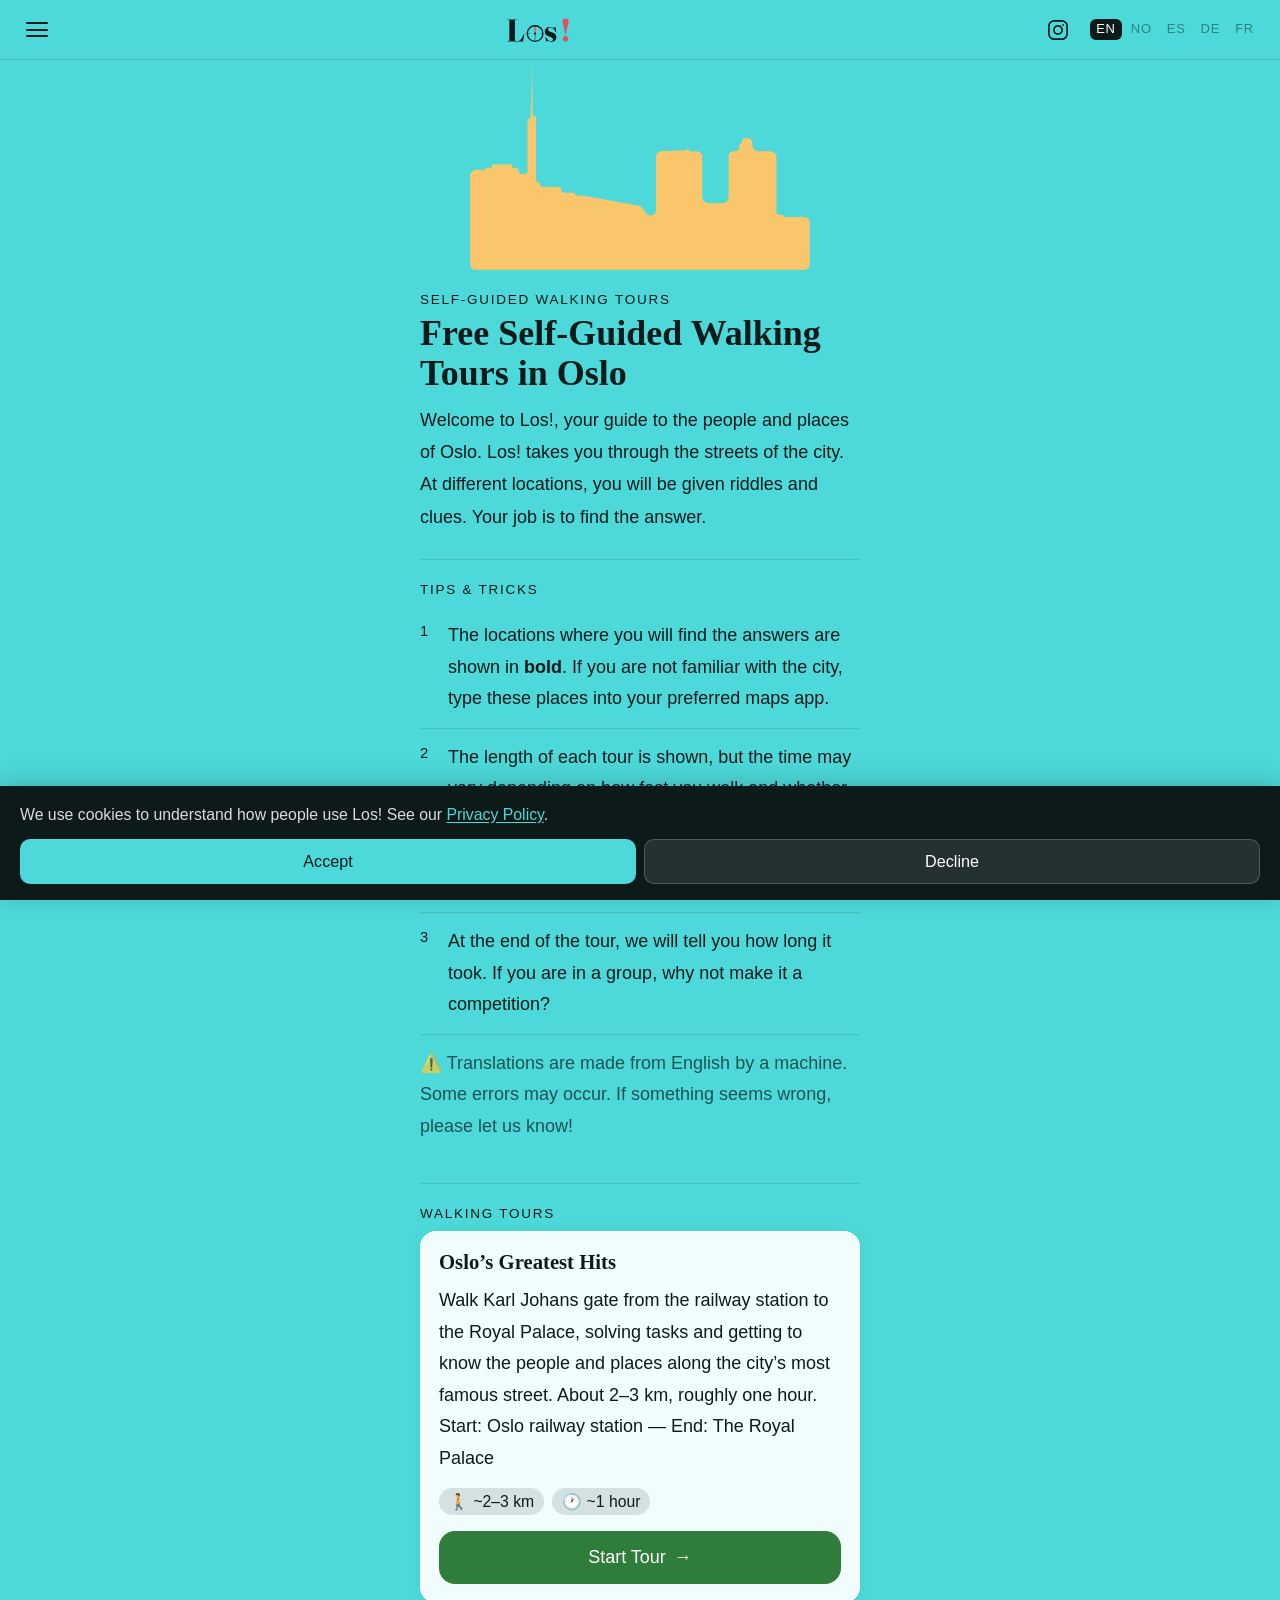
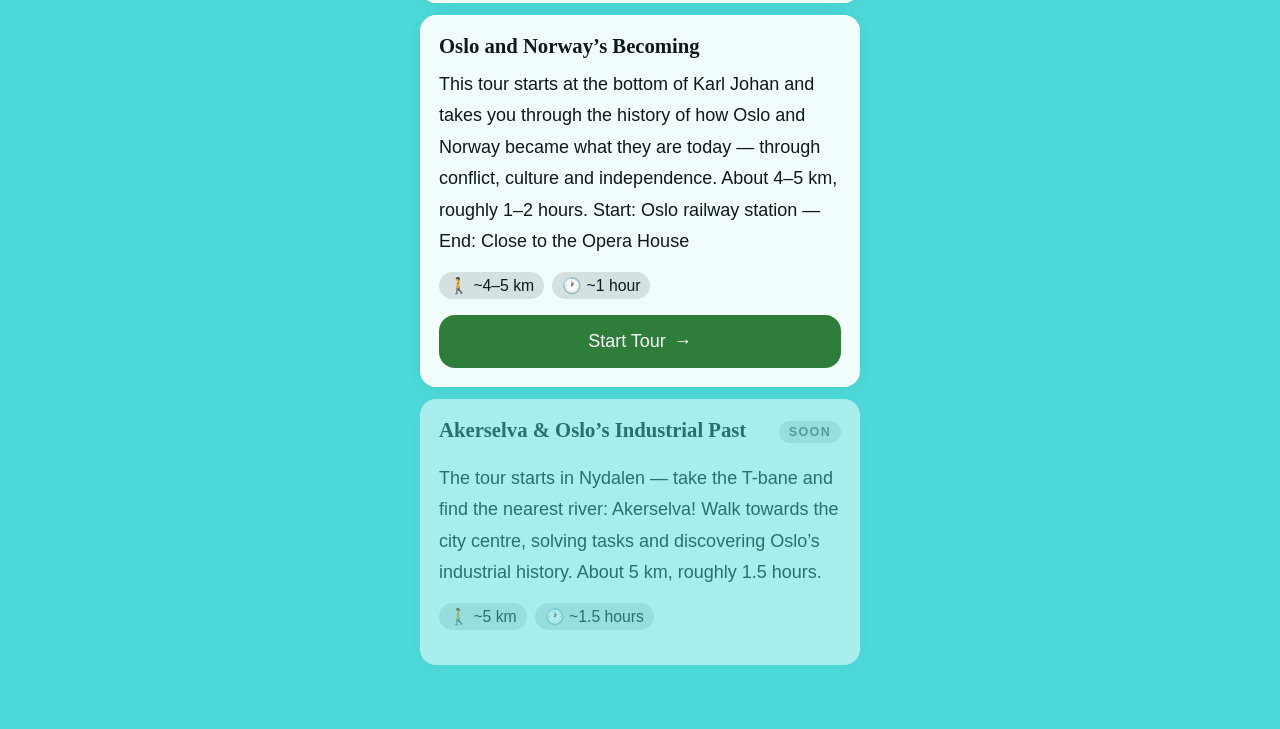
==== commit 23f40632: "Update index.html" ====
--- a/index.html
+++ b/index.html
@@ -239,7 +239,7 @@
     <!-- Tour 1: Greatest Hits — ACTIVE -->
     <div class="tour-card">
       <h2 class="tour-card-title" id="tour1Title">Oslo’s Greatest Hits</h2>
-      <p class="tour-card-desc" id="tour1Desc">Walk Karl Johans gate from the railway station to the Royal Palace, solving tasks and getting to know the people and places along the city’s most famous street. About 2–3 km, roughly one hour. Start: Oslo railway station — End: The Royal Palace</p>
+      <p class="tour-card-desc" id="tour1Desc">Walk Karl Johans gate from the railway station to the Royal Palace, solving tasks and getting to know the people and places along the city’s most famous street. Start: Oslo railway station — End: The Royal Palace</p>
       <div class="tour-card-meta">
         <span class="tour-meta-chip">🚶 ~2–3 km</span>
         <span class="tour-meta-chip">🕐 ~1 hour</span>
@@ -252,7 +252,7 @@
     <!-- Tour 2: Oslo and Norway's Becoming — ACTIVE -->
     <div class="tour-card">
       <h2 class="tour-card-title" id="tour2Title">Oslo and Norway’s Becoming</h2>
-      <p class="tour-card-desc" id="tour2Desc">This tour starts at the bottom of Karl Johan and takes you through the history of how Oslo and Norway became what they are today — through conflict, culture and independence. About 4–5 km, roughly 1–2 hours. Start: Oslo railway station — End: Close to the Opera House</p>
+      <p class="tour-card-desc" id="tour2Desc">This tour starts at the bottom of Karl Johan and takes you through the history of how Oslo and Norway became what they are today — through conflict, culture and independence. Start: Oslo railway station — End: Close to the Opera House</p>
       <div class="tour-card-meta">
         <span class="tour-meta-chip">🚶 ~4–5 km</span>
         <span class="tour-meta-chip">🕐 ~1 hour</span>
@@ -268,7 +268,7 @@
         <h2 class="tour-card-title" id="tour3Title">Akerselva &amp; Oslo’s Industrial Past</h2>
         <span class="tour-soon-badge" id="soonBadge">Soon</span>
       </div>
-      <p class="tour-card-desc" id="tour3Desc">The tour starts in Nydalen — take the T-bane and find the nearest river: Akerselva! Walk towards the city centre, solving tasks and discovering Oslo’s industrial history along the way. About 5 km, roughly 1.5 hours.</p>
+      <p class="tour-card-desc" id="tour3Desc">The tour starts in Nydalen — take the T-bane and find the nearest river: Akerselva! Walk towards the city centre, solving tasks and discovering Oslo’s industrial history along the way.</p>
       <div class="tour-card-meta">
         <span class="tour-meta-chip">🚶 ~5 km</span>
         <span class="tour-meta-chip">🕐 ~1.5 hours</span>
--- a/style.css
+++ b/style.css
@@ -63,6 +63,31 @@
   text-decoration: none;
 }
 .logo svg { display: block; }
+.header-right {
+  display: flex;
+  align-items: center;
+  gap: 14px;
+}
+
+.header-ig-btn {
+  display: flex;
+  align-items: center;
+  justify-content: center;
+  width: 36px;
+  height: 36px;
+  border-radius: 50%;
+  transition: background 0.15s;
+  flex-shrink: 0;
+}
+
+.header-ig-btn:hover {
+  background: rgba(12,26,26,0.1);
+}
+
+.header-ig-btn svg {
+  display: block;
+}
+
 
 .hamburger {
   display: flex;
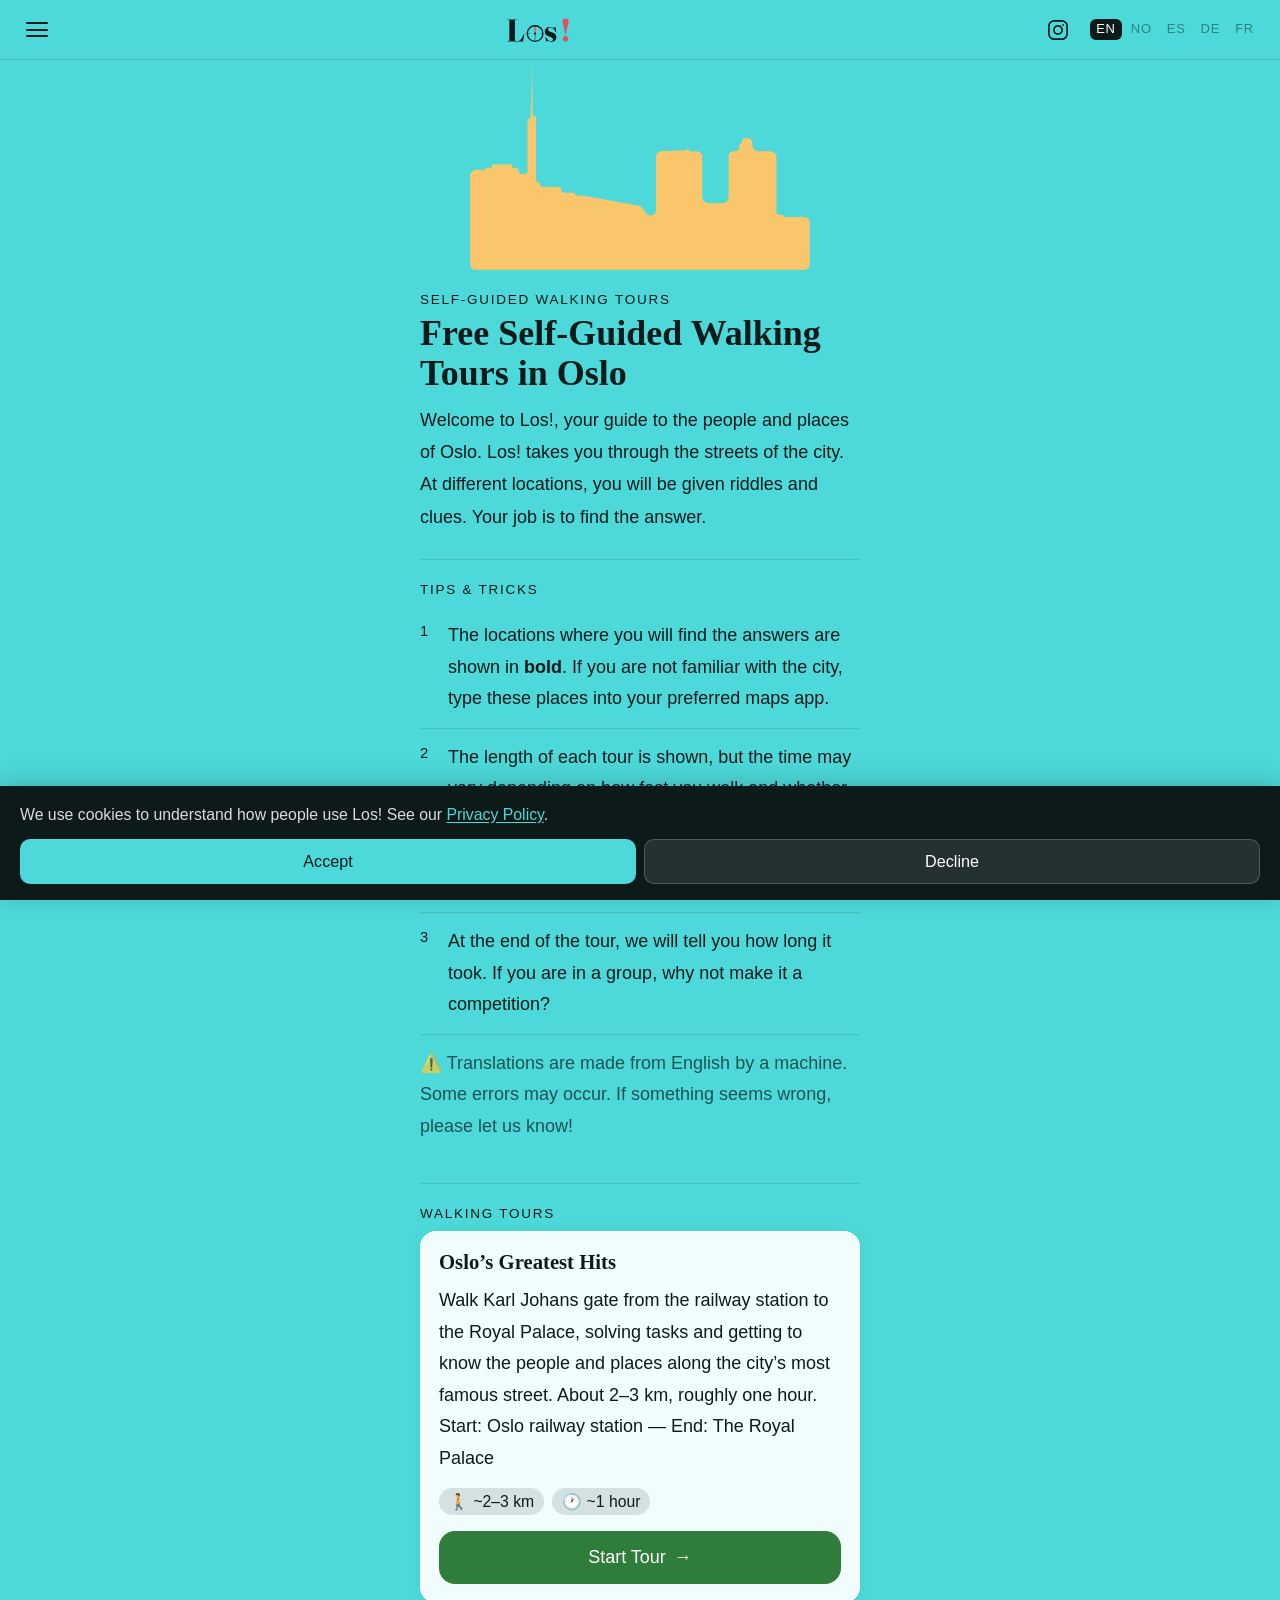
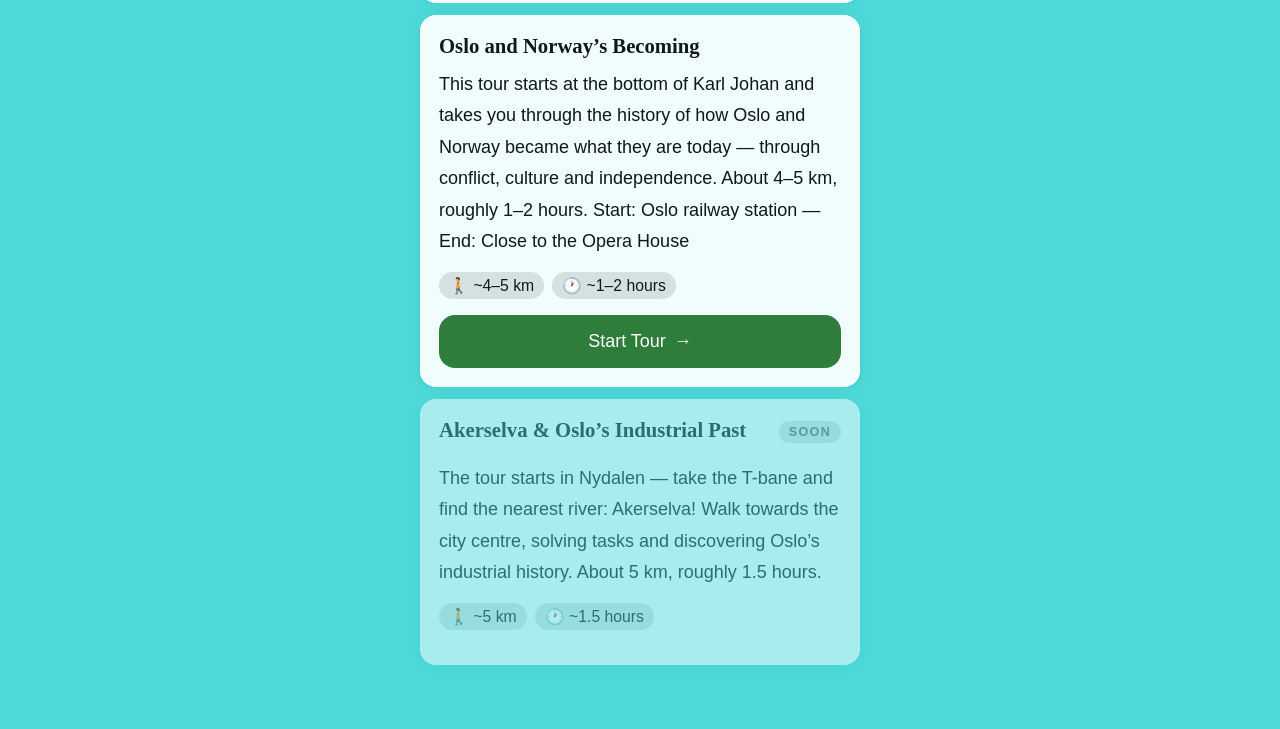
==== commit b03cf5f0: "Update index.html" ====
--- a/index.html
+++ b/index.html
@@ -7,7 +7,6 @@
   <meta name="description" content="Explore Oslo on foot with Los! — free, self-guided walking tours through the city's history, people and places. No booking, no guide needed.">
   <meta name="robots" content="index, follow">
   <link rel="canonical" href="https://loswalk.com/">
-
   <!-- Open Graph (Facebook, WhatsApp, LinkedIn) -->
   <meta property="og:type" content="website">
   <meta property="og:url" content="https://loswalk.com/">
@@ -16,13 +15,11 @@
   <meta property="og:image" content="https://loswalk.com/osloskyline.png">
   <meta property="og:locale" content="en_GB">
   <meta property="og:site_name" content="Los!">
-
   <!-- Twitter / X card -->
   <meta name="twitter:card" content="summary_large_image">
   <meta name="twitter:title" content="Los! – Free Self-Guided Walking Tours in Oslo">
   <meta name="twitter:description" content="Explore Oslo on foot with Los! — free, self-guided walking tours through the city's history, people and places. No booking, no guide needed.">
   <meta name="twitter:image" content="https://loswalk.com/osloskyline.png">
-
   <link rel="icon" type="image/png" sizes="32x32" href="favicon-32x32.png">
   <link rel="icon" type="image/png" sizes="16x16" href="favicon-16x16.png">
   <link rel="apple-touch-icon" sizes="180x180" href="favicon-180x180.png">
@@ -64,14 +61,15 @@
           "name": "Tour stops",
           "itemListElement": [
             {"@type": "ListItem", "position": 1, "name": "Østbanehallen, Karl Johans gate"},
-            {"@type": "ListItem", "position": 2, "name": "Stortinget"},
-            {"@type": "ListItem", "position": 3, "name": "Nationaltheatret"},
-            {"@type": "ListItem", "position": 4, "name": "The Royal Palace"},
-            {"@type": "ListItem", "position": 5, "name": "7. juli plassen"},
-            {"@type": "ListItem", "position": 6, "name": "Rådhusplassen"},
-            {"@type": "ListItem", "position": 7, "name": "Akershus Fortress"},
-            {"@type": "ListItem", "position": 8, "name": "Gamle Logen"},
-            {"@type": "ListItem", "position": 9, "name": "Oslo Opera House"}
+            {"@type": "ListItem", "position": 2, "name": "Stortorget, Oslo Cathedral"},
+            {"@type": "ListItem", "position": 3, "name": "Stortinget"},
+            {"@type": "ListItem", "position": 4, "name": "Nationaltheatret"},
+            {"@type": "ListItem", "position": 5, "name": "The Royal Palace"},
+            {"@type": "ListItem", "position": 6, "name": "7. juli plassen"},
+            {"@type": "ListItem", "position": 7, "name": "Rådhusplassen"},
+            {"@type": "ListItem", "position": 8, "name": "Akershus Fortress"},
+            {"@type": "ListItem", "position": 9, "name": "Gamle Logen"},
+            {"@type": "ListItem", "position": 10, "name": "Oslo Opera House"}
           ]
         },
         "offers": {"@type": "Offer", "price": "0", "priceCurrency": "NOK"},
@@ -84,25 +82,23 @@
       "position": 2,
       "item": {
         "@type": "TouristTrip",
-        "name": "Short Tour of Central-Western Oslo",
-        "description": "Walk through the central-western part of Oslo and along the waterfront, discovering local people and places. Starts at Nationaltheatret.",
+        "name": "Oslo's Greatest Hits",
+        "description": "Walk Karl Johans gate from the railway station to the Royal Palace, solving tasks and discovering the people and places along the city's most famous street.",
         "touristType": "Culture tourists, first-time visitors",
         "itinerary": {
           "@type": "ItemList",
           "name": "Tour stops",
           "itemListElement": [
-            {"@type": "ListItem", "position": 1, "name": "Nationaltheatret"},
-            {"@type": "ListItem", "position": 2, "name": "Slottsparken"},
-            {"@type": "ListItem", "position": 3, "name": "Parkveien 45 (Villa Parafina)"},
-            {"@type": "ListItem", "position": 4, "name": "Solli plass"},
-            {"@type": "ListItem", "position": 5, "name": "Rådhusplassen"},
-            {"@type": "ListItem", "position": 6, "name": "Akershus Fortress"},
-            {"@type": "ListItem", "position": 7, "name": "SALT"}
+            {"@type": "ListItem", "position": 1, "name": "Oslo railway station"},
+            {"@type": "ListItem", "position": 2, "name": "Stortorget, Oslo Cathedral"},
+            {"@type": "ListItem", "position": 3, "name": "Stortinget"},
+            {"@type": "ListItem", "position": 4, "name": "Nationaltheatret"},
+            {"@type": "ListItem", "position": 5, "name": "The Royal Palace"}
           ]
         },
         "offers": {"@type": "Offer", "price": "0", "priceCurrency": "NOK"},
         "provider": {"@type": "Organization", "name": "Los!", "url": "https://loswalk.com"},
-        "url": "https://loswalk.com/game.html?tour=seaside"
+        "url": "https://loswalk.com/game.html?tour=greathits"
       }
     }
   ]
@@ -126,7 +122,7 @@
       "name": "How long are the walking tours in Oslo?",
       "acceptedAnswer": {
         "@type": "Answer",
-        "text": "Each tour is approximately 4–5 km and takes about one hour, depending on your walking pace."
+        "text": "The Greatest Hits tour is about 2–3 km and takes roughly one hour. The Oslo and Norway's Becoming tour is about 4–5 km and takes 1–2 hours."
       }
     },
     {
@@ -150,7 +146,7 @@
       "name": "Where do the Oslo walking tours start?",
       "acceptedAnswer": {
         "@type": "Answer",
-        "text": "The Oslo and Norway's Becoming tour starts at Østbanehallen at the bottom of Karl Johans gate. The Central-Western tour starts at Nationaltheatret."
+        "text": "Both active tours start at Oslo railway station (Østbanehallen) at the bottom of Karl Johans gate."
       }
     }
   ]
@@ -164,36 +160,36 @@
   <button class="hamburger" id="menuBtn" aria-label="Open navigation menu" aria-expanded="false" aria-controls="menuPanel">
     <span></span><span></span><span></span>
   </button>
-<a href="index.html" style="display:flex;align-items:center;line-height:1;text-decoration:none;" aria-label="Los! home">
+  <a href="/" style="display:flex;align-items:center;line-height:1;text-decoration:none;" aria-label="Los! home">
     <svg width="85" height="36" viewBox="0 0 260 110" fill="none" xmlns="http://www.w3.org/2000/svg" aria-label="Los! logo">
-<g clip-path="url(#clip0_207_42)">
-<path d="M35.632 23.904L32.416 24.432C31.776 24.56 31.264 24.736 30.88 24.96C30.528 25.184 30.352 25.504 30.352 25.92V86.544C30.352 87.312 30.56 87.856 30.976 88.176C31.424 88.496 32.048 88.656 32.848 88.656H38.752C40.32 88.656 41.872 88.336 43.408 87.696C44.944 87.024 46.512 85.824 48.112 84.096C49.744 82.336 51.408 79.84 53.104 76.608L58.336 66.768C58.464 66.544 58.592 66.4 58.72 66.336C58.848 66.24 58.976 66.224 59.104 66.288C59.328 66.32 59.472 66.416 59.536 66.576C59.6 66.736 59.584 66.976 59.488 67.296L54.928 89.904C54.8 90.448 54.688 90.8 54.592 90.96C54.496 91.12 54.368 91.2 54.208 91.2C53.984 91.2 53.648 91.104 53.2 90.912C52.752 90.72 52.176 90.512 51.472 90.288C50.8 90.096 50 90 49.072 90H7.936C7.712 90 7.536 89.952 7.408 89.856C7.28 89.76 7.216 89.648 7.216 89.52C7.216 89.232 7.472 89.024 7.984 88.896L11.2 88.368C11.904 88.24 12.416 88.064 12.736 87.84C13.088 87.616 13.264 87.296 13.264 86.88V25.92C13.264 25.504 13.088 25.184 12.736 24.96C12.416 24.736 11.904 24.56 11.2 24.432L7.984 23.904C7.472 23.776 7.216 23.568 7.216 23.28C7.216 23.152 7.28 23.04 7.408 22.944C7.536 22.848 7.712 22.8 7.936 22.8H35.728C35.952 22.8 36.128 22.848 36.256 22.944C36.384 23.04 36.448 23.152 36.448 23.28C36.448 23.568 36.176 23.776 35.632 23.904Z" fill="#0C1A1A"/>
-<path d="M92 90C105.255 90 116 79.2548 116 66C116 52.7452 105.255 42 92 42C78.7452 42 68 52.7452 68 66C68 79.2548 78.7452 90 92 90Z" stroke="#0C1A1A" stroke-width="4"/>
-<path d="M92 43V48" stroke="#0C1A1A" stroke-width="1.5" stroke-linecap="round"/>
-<path d="M92 84V89" stroke="#0C1A1A" stroke-width="1.5" stroke-linecap="round"/>
-<path d="M115 66H110" stroke="#0C1A1A" stroke-width="1.5" stroke-linecap="round"/>
-<path d="M69 66H74" stroke="#0C1A1A" stroke-width="1.5" stroke-linecap="round"/>
-<path d="M92 66V48" stroke="#E84C61" stroke-width="4" stroke-linecap="round"/>
-<path opacity="0.35" d="M92 66V80" stroke="#0C1A1A" stroke-width="4" stroke-linecap="round"/>
-<path d="M92 69C93.6569 69 95 67.6569 95 66C95 64.3431 93.6569 63 92 63C90.3431 63 89 64.3431 89 66C89 67.6569 90.3431 69 92 69Z" fill="#0C1A1A"/>
-<path d="M140.496 89.568C142.48 89.568 144.032 89.072 145.152 88.08C146.272 87.056 146.832 85.744 146.832 84.144C146.832 82.992 146.56 81.936 146.016 80.976C145.504 80.016 144.576 79.136 143.232 78.336C141.888 77.504 140.032 76.704 137.664 75.936C133.568 74.624 130.368 73.184 128.064 71.616C125.76 70.016 124.144 68.224 123.216 66.24C122.288 64.256 121.824 62.032 121.824 59.568C121.824 55.28 123.28 51.984 126.192 49.68C129.104 47.344 133.024 46.176 137.952 46.176C139.968 46.176 141.616 46.368 142.896 46.752C144.176 47.104 145.152 47.472 145.824 47.856C146.528 48.24 147.008 48.432 147.264 48.432C147.616 48.432 148.24 48.24 149.136 47.856C150.064 47.472 150.976 47.104 151.872 46.752C152.768 46.368 153.376 46.176 153.696 46.176C153.888 46.176 154.064 46.224 154.224 46.32C154.384 46.416 154.48 46.608 154.512 46.896L156.816 61.104C156.912 61.456 156.928 61.744 156.864 61.968C156.832 62.192 156.736 62.336 156.576 62.4C156.448 62.464 156.32 62.464 156.192 62.4C156.064 62.336 155.936 62.224 155.808 62.064C153.728 58.352 151.76 55.44 149.904 53.328C148.08 51.184 146.256 49.68 144.432 48.816C142.608 47.92 140.656 47.472 138.576 47.472C136.464 47.472 134.832 48 133.68 49.056C132.56 50.112 132 51.52 132 53.28C132 54.528 132.288 55.664 132.864 56.688C133.472 57.712 134.544 58.656 136.08 59.52C137.616 60.352 139.824 61.168 142.704 61.968C146.288 62.96 149.136 64.208 151.248 65.712C153.392 67.216 154.928 68.944 155.856 70.896C156.784 72.816 157.248 74.928 157.248 77.232C157.248 80.048 156.544 82.48 155.136 84.528C153.76 86.576 151.904 88.16 149.568 89.28C147.232 90.4 144.624 90.96 141.744 90.96C139.92 90.96 138.352 90.72 137.04 90.24C135.76 89.792 134.72 89.328 133.92 88.848C133.152 88.368 132.656 88.128 132.432 88.128C132.176 88.128 131.632 88.352 130.8 88.8C130 89.216 129.168 89.632 128.304 90.048C127.44 90.496 126.848 90.72 126.528 90.72C126.304 90.72 126.096 90.624 125.904 90.432C125.712 90.24 125.568 89.92 125.472 89.472L123.648 77.472C123.584 77.024 123.568 76.704 123.6 76.512C123.664 76.288 123.792 76.128 123.984 76.032C124.08 75.968 124.192 75.984 124.32 76.08C124.448 76.144 124.576 76.272 124.704 76.464C127.52 81.168 130.208 84.528 132.768 86.544C135.36 88.56 137.936 89.568 140.496 89.568Z" fill="#0C1A1A"/>
-<path d="M185.584 19.488C188.784 19.488 191.104 20.192 192.544 21.6C194.016 22.976 194.752 24.736 194.752 26.88C194.752 27.808 194.672 28.88 194.512 30.096C194.352 31.28 194.112 32.416 193.792 33.504L185.728 68.976C185.664 69.168 185.6 69.312 185.536 69.408C185.472 69.504 185.344 69.552 185.152 69.552C184.96 69.552 184.832 69.504 184.768 69.408C184.704 69.312 184.64 69.168 184.576 68.976L176.848 33.264C176.432 31.792 176.176 30.608 176.08 29.712C175.984 28.784 175.936 27.824 175.936 26.832C175.936 24.72 176.752 22.976 178.384 21.6C180.016 20.192 182.416 19.488 185.584 19.488ZM184.864 90.816C183.296 90.816 181.872 90.432 180.592 89.664C179.344 88.864 178.336 87.792 177.568 86.448C176.832 85.104 176.464 83.648 176.464 82.08C176.464 80.512 176.848 79.072 177.616 77.76C178.384 76.448 179.392 75.408 180.64 74.64C181.92 73.872 183.328 73.488 184.864 73.488C186.496 73.488 187.952 73.888 189.232 74.688C190.512 75.456 191.52 76.496 192.256 77.808C193.024 79.088 193.408 80.512 193.408 82.08C193.408 83.648 193.024 85.104 192.256 86.448C191.52 87.792 190.512 88.864 189.232 89.664C187.952 90.432 186.496 90.816 184.864 90.816Z" fill="#E84C61"/>
-</g>
-<defs>
-<clipPath id="clip0_207_42">
-<rect width="260" height="110" fill="white"/>
-</clipPath>
-</defs>
-</svg>
+      <g clip-path="url(#clip0_207_42)">
+        <path d="M35.632 23.904L32.416 24.432C31.776 24.56 31.264 24.736 30.88 24.96C30.528 25.184 30.352 25.504 30.352 25.92V86.544C30.352 87.312 30.56 87.856 30.976 88.176C31.424 88.496 32.048 88.656 32.848 88.656H38.752C40.32 88.656 41.872 88.336 43.408 87.696C44.944 87.024 46.512 85.824 48.112 84.096C49.744 82.336 51.408 79.84 53.104 76.608L58.336 66.768C58.464 66.544 58.592 66.4 58.72 66.336C58.848 66.24 58.976 66.224 59.104 66.288C59.328 66.32 59.472 66.416 59.536 66.576C59.6 66.736 59.584 66.976 59.488 67.296L54.928 89.904C54.8 90.448 54.688 90.8 54.592 90.96C54.496 91.12 54.368 91.2 54.208 91.2C53.984 91.2 53.648 91.104 53.2 90.912C52.752 90.72 52.176 90.512 51.472 90.288C50.8 90.096 50 90 49.072 90H7.936C7.712 90 7.536 89.952 7.408 89.856C7.28 89.76 7.216 89.648 7.216 89.52C7.216 89.232 7.472 89.024 7.984 88.896L11.2 88.368C11.904 88.24 12.416 88.064 12.736 87.84C13.088 87.616 13.264 87.296 13.264 86.88V25.92C13.264 25.504 13.088 25.184 12.736 24.96C12.416 24.736 11.904 24.56 11.2 24.432L7.984 23.904C7.472 23.776 7.216 23.568 7.216 23.28C7.216 23.152 7.28 23.04 7.408 22.944C7.536 22.848 7.712 22.8 7.936 22.8H35.728C35.952 22.8 36.128 22.848 36.256 22.944C36.384 23.04 36.448 23.152 36.448 23.28C36.448 23.568 36.176 23.776 35.632 23.904Z" fill="#0C1A1A"/>
+        <path d="M92 90C105.255 90 116 79.2548 116 66C116 52.7452 105.255 42 92 42C78.7452 42 68 52.7452 68 66C68 79.2548 78.7452 90 92 90Z" stroke="#0C1A1A" stroke-width="4"/>
+        <path d="M92 43V48" stroke="#0C1A1A" stroke-width="1.5" stroke-linecap="round"/>
+        <path d="M92 84V89" stroke="#0C1A1A" stroke-width="1.5" stroke-linecap="round"/>
+        <path d="M115 66H110" stroke="#0C1A1A" stroke-width="1.5" stroke-linecap="round"/>
+        <path d="M69 66H74" stroke="#0C1A1A" stroke-width="1.5" stroke-linecap="round"/>
+        <path d="M92 66V48" stroke="#E84C61" stroke-width="4" stroke-linecap="round"/>
+        <path opacity="0.35" d="M92 66V80" stroke="#0C1A1A" stroke-width="4" stroke-linecap="round"/>
+        <path d="M92 69C93.6569 69 95 67.6569 95 66C95 64.3431 93.6569 63 92 63C90.3431 63 89 64.3431 89 66C89 67.6569 90.3431 69 92 69Z" fill="#0C1A1A"/>
+        <path d="M140.496 89.568C142.48 89.568 144.032 89.072 145.152 88.08C146.272 87.056 146.832 85.744 146.832 84.144C146.832 82.992 146.56 81.936 146.016 80.976C145.504 80.016 144.576 79.136 143.232 78.336C141.888 77.504 140.032 76.704 137.664 75.936C133.568 74.624 130.368 73.184 128.064 71.616C125.76 70.016 124.144 68.224 123.216 66.24C122.288 64.256 121.824 62.032 121.824 59.568C121.824 55.28 123.28 51.984 126.192 49.68C129.104 47.344 133.024 46.176 137.952 46.176C139.968 46.176 141.616 46.368 142.896 46.752C144.176 47.104 145.152 47.472 145.824 47.856C146.528 48.24 147.008 48.432 147.264 48.432C147.616 48.432 148.24 48.24 149.136 47.856C150.064 47.472 150.976 47.104 151.872 46.752C152.768 46.368 153.376 46.176 153.696 46.176C153.888 46.176 154.064 46.224 154.224 46.32C154.384 46.416 154.48 46.608 154.512 46.896L156.816 61.104C156.912 61.456 156.928 61.744 156.864 61.968C156.832 62.192 156.736 62.336 156.576 62.4C156.448 62.464 156.32 62.464 156.192 62.4C156.064 62.336 155.936 62.224 155.808 62.064C153.728 58.352 151.76 55.44 149.904 53.328C148.08 51.184 146.256 49.68 144.432 48.816C142.608 47.92 140.656 47.472 138.576 47.472C136.464 47.472 134.832 48 133.68 49.056C132.56 50.112 132 51.52 132 53.28C132 54.528 132.288 55.664 132.864 56.688C133.472 57.712 134.544 58.656 136.08 59.52C137.616 60.352 139.824 61.168 142.704 61.968C146.288 62.96 149.136 64.208 151.248 65.712C153.392 67.216 154.928 68.944 155.856 70.896C156.784 72.816 157.248 74.928 157.248 77.232C157.248 80.048 156.544 82.48 155.136 84.528C153.76 86.576 151.904 88.16 149.568 89.28C147.232 90.4 144.624 90.96 141.744 90.96C139.92 90.96 138.352 90.72 137.04 90.24C135.76 89.792 134.72 89.328 133.92 88.848C133.152 88.368 132.656 88.128 132.432 88.128C132.176 88.128 131.632 88.352 130.8 88.8C130 89.216 129.168 89.632 128.304 90.048C127.44 90.496 126.848 90.72 126.528 90.72C126.304 90.72 126.096 90.624 125.904 90.432C125.712 90.24 125.568 89.92 125.472 89.472L123.648 77.472C123.584 77.024 123.568 76.704 123.6 76.512C123.664 76.288 123.792 76.128 123.984 76.032C124.08 75.968 124.192 75.984 124.32 76.08C124.448 76.144 124.576 76.272 124.704 76.464C127.52 81.168 130.208 84.528 132.768 86.544C135.36 88.56 137.936 89.568 140.496 89.568Z" fill="#0C1A1A"/>
+        <path d="M185.584 19.488C188.784 19.488 191.104 20.192 192.544 21.6C194.016 22.976 194.752 24.736 194.752 26.88C194.752 27.808 194.672 28.88 194.512 30.096C194.352 31.28 194.112 32.416 193.792 33.504L185.728 68.976C185.664 69.168 185.6 69.312 185.536 69.408C185.472 69.504 185.344 69.552 185.152 69.552C184.96 69.552 184.832 69.504 184.768 69.408C184.704 69.312 184.64 69.168 184.576 68.976L176.848 33.264C176.432 31.792 176.176 30.608 176.08 29.712C175.984 28.784 175.936 27.824 175.936 26.832C175.936 24.72 176.752 22.976 178.384 21.6C180.016 20.192 182.416 19.488 185.584 19.488ZM184.864 90.816C183.296 90.816 181.872 90.432 180.592 89.664C179.344 88.864 178.336 87.792 177.568 86.448C176.832 85.104 176.464 83.648 176.464 82.08C176.464 80.512 176.848 79.072 177.616 77.76C178.384 76.448 179.392 75.408 180.64 74.64C181.92 73.872 183.328 73.488 184.864 73.488C186.496 73.488 187.952 73.888 189.232 74.688C190.512 75.456 191.52 76.496 192.256 77.808C193.024 79.088 193.408 80.512 193.408 82.08C193.408 83.648 193.024 85.104 192.256 86.448C191.52 87.792 190.512 88.864 189.232 89.664C187.952 90.432 186.496 90.816 184.864 90.816Z" fill="#E84C61"/>
+      </g>
+      <defs>
+        <clipPath id="clip0_207_42">
+          <rect width="260" height="110" fill="white"/>
+        </clipPath>
+      </defs>
+    </svg>
   </a>
   <div class="header-right">
     <a href="https://www.instagram.com/loswalk" target="_blank" rel="noopener" class="header-ig-btn" aria-label="Los! on Instagram">
-    <svg width="22" height="22" viewBox="0 0 24 24" fill="none" xmlns="http://www.w3.org/2000/svg" aria-hidden="true">
-      <rect x="2" y="2" width="20" height="20" rx="6" stroke="#0c1a1a" stroke-width="1.8" fill="none"/>
-      <circle cx="12" cy="12" r="4.5" stroke="#0c1a1a" stroke-width="1.8" fill="none"/>
-      <circle cx="17.5" cy="6.5" r="1" fill="#0c1a1a"/>
-    </svg>
-  </a>
+      <svg width="22" height="22" viewBox="0 0 24 24" fill="none" xmlns="http://www.w3.org/2000/svg" aria-hidden="true">
+        <rect x="2" y="2" width="20" height="20" rx="6" stroke="#0c1a1a" stroke-width="1.8" fill="none"/>
+        <circle cx="12" cy="12" r="4.5" stroke="#0c1a1a" stroke-width="1.8" fill="none"/>
+        <circle cx="17.5" cy="6.5" r="1" fill="#0c1a1a"/>
+      </svg>
+    </a>
     <div id="langSwitcher"></div>
   </div>
 </header>
@@ -207,9 +203,9 @@
     <div class="menu-tagline" id="menuTagline">Walking tours · Oslo</div>
   </div>
   <div class="menu-nav">
-    <a class="menu-item" id="navHome" href="index.html">⌂  Home</a>
-    <a class="menu-item" id="navAbout" href="about.html">i  About</a>
-    <a class="menu-item" id="navPrivacy" href="privacy.html">⚖  Privacy Policy</a>
+    <a class="menu-item" id="navHome" href="/">&#8962;&nbsp;&nbsp;Home</a>
+    <a class="menu-item" id="navAbout" href="about.html">i&nbsp;&nbsp;About</a>
+    <a class="menu-item" id="navPrivacy" href="privacy.html">&#9878;&nbsp;&nbsp;Privacy Policy</a>
   </div>
 </nav>
 
@@ -238,37 +234,37 @@
 
     <!-- Tour 1: Greatest Hits — ACTIVE -->
     <div class="tour-card">
-      <h2 class="tour-card-title" id="tour1Title">Oslo’s Greatest Hits</h2>
-      <p class="tour-card-desc" id="tour1Desc">Walk Karl Johans gate from the railway station to the Royal Palace, solving tasks and getting to know the people and places along the city’s most famous street. Start: Oslo railway station — End: The Royal Palace</p>
+      <h2 class="tour-card-title" id="tour1Title">Oslo&#8217;s Greatest Hits</h2>
+      <p class="tour-card-desc" id="tour1Desc">Walk Karl Johans gate from the railway station to the Royal Palace, solving tasks and getting to know the people and places along the city&#8217;s most famous street. About 2&#8211;3 km, roughly one hour. Start: Oslo railway station &#8212; End: The Royal Palace</p>
       <div class="tour-card-meta">
-        <span class="tour-meta-chip">🚶 ~2–3 km</span>
+        <span class="tour-meta-chip">🚶 ~2&#8211;3 km</span>
         <span class="tour-meta-chip">🕐 ~1 hour</span>
       </div>
-      <a href="game.html?tour=greathits" class="tour-start-btn" aria-label="Start Oslo’s Greatest Hits tour">
-        Start Tour <span class="arrow">→</span>
+      <a href="game.html?tour=greathits" class="tour-start-btn" aria-label="Start Oslo's Greatest Hits tour">
+        Start Tour <span class="arrow">&#8594;</span>
       </a>
     </div>
 
     <!-- Tour 2: Oslo and Norway's Becoming — ACTIVE -->
     <div class="tour-card">
-      <h2 class="tour-card-title" id="tour2Title">Oslo and Norway’s Becoming</h2>
-      <p class="tour-card-desc" id="tour2Desc">This tour starts at the bottom of Karl Johan and takes you through the history of how Oslo and Norway became what they are today — through conflict, culture and independence. Start: Oslo railway station — End: Close to the Opera House</p>
+      <h2 class="tour-card-title" id="tour2Title">Oslo and Norway&#8217;s Becoming</h2>
+      <p class="tour-card-desc" id="tour2Desc">This tour starts at the bottom of Karl Johan and takes you through the history of how Oslo and Norway became what they are today &#8212; through conflict, culture and independence. About 4&#8211;5 km, roughly 1&#8211;2 hours. Start: Oslo railway station &#8212; End: Close to the Opera House</p>
       <div class="tour-card-meta">
-        <span class="tour-meta-chip">🚶 ~4–5 km</span>
-        <span class="tour-meta-chip">🕐 ~1 hour</span>
-      </div>
-      <a href="game.html?tour=becoming" class="tour-start-btn" aria-label="Start Oslo and Norway’s Becoming tour">
-        Start Tour <span class="arrow">→</span>
+        <span class="tour-meta-chip">🚶 ~4&#8211;5 km</span>
+        <span class="tour-meta-chip">🕐 ~1&#8211;2 hours</span>
+      </div>
+      <a href="game.html?tour=becoming" class="tour-start-btn" aria-label="Start Oslo and Norway's Becoming tour">
+        Start Tour <span class="arrow">&#8594;</span>
       </a>
     </div>
 
     <!-- Tour 3: Akerselva — SOON -->
     <div class="tour-card tour-card--soon">
       <div class="tour-card-header">
-        <h2 class="tour-card-title" id="tour3Title">Akerselva &amp; Oslo’s Industrial Past</h2>
+        <h2 class="tour-card-title" id="tour3Title">Akerselva &amp; Oslo&#8217;s Industrial Past</h2>
         <span class="tour-soon-badge" id="soonBadge">Soon</span>
       </div>
-      <p class="tour-card-desc" id="tour3Desc">The tour starts in Nydalen — take the T-bane and find the nearest river: Akerselva! Walk towards the city centre, solving tasks and discovering Oslo’s industrial history along the way.</p>
+      <p class="tour-card-desc" id="tour3Desc">The tour starts in Nydalen &#8212; take the T-bane and find the nearest river: Akerselva! Walk towards the city centre, solving tasks and discovering Oslo&#8217;s industrial history along the way. About 5 km, roughly 1.5 hours.</p>
       <div class="tour-card-meta">
         <span class="tour-meta-chip">🚶 ~5 km</span>
         <span class="tour-meta-chip">🕐 ~1.5 hours</span>
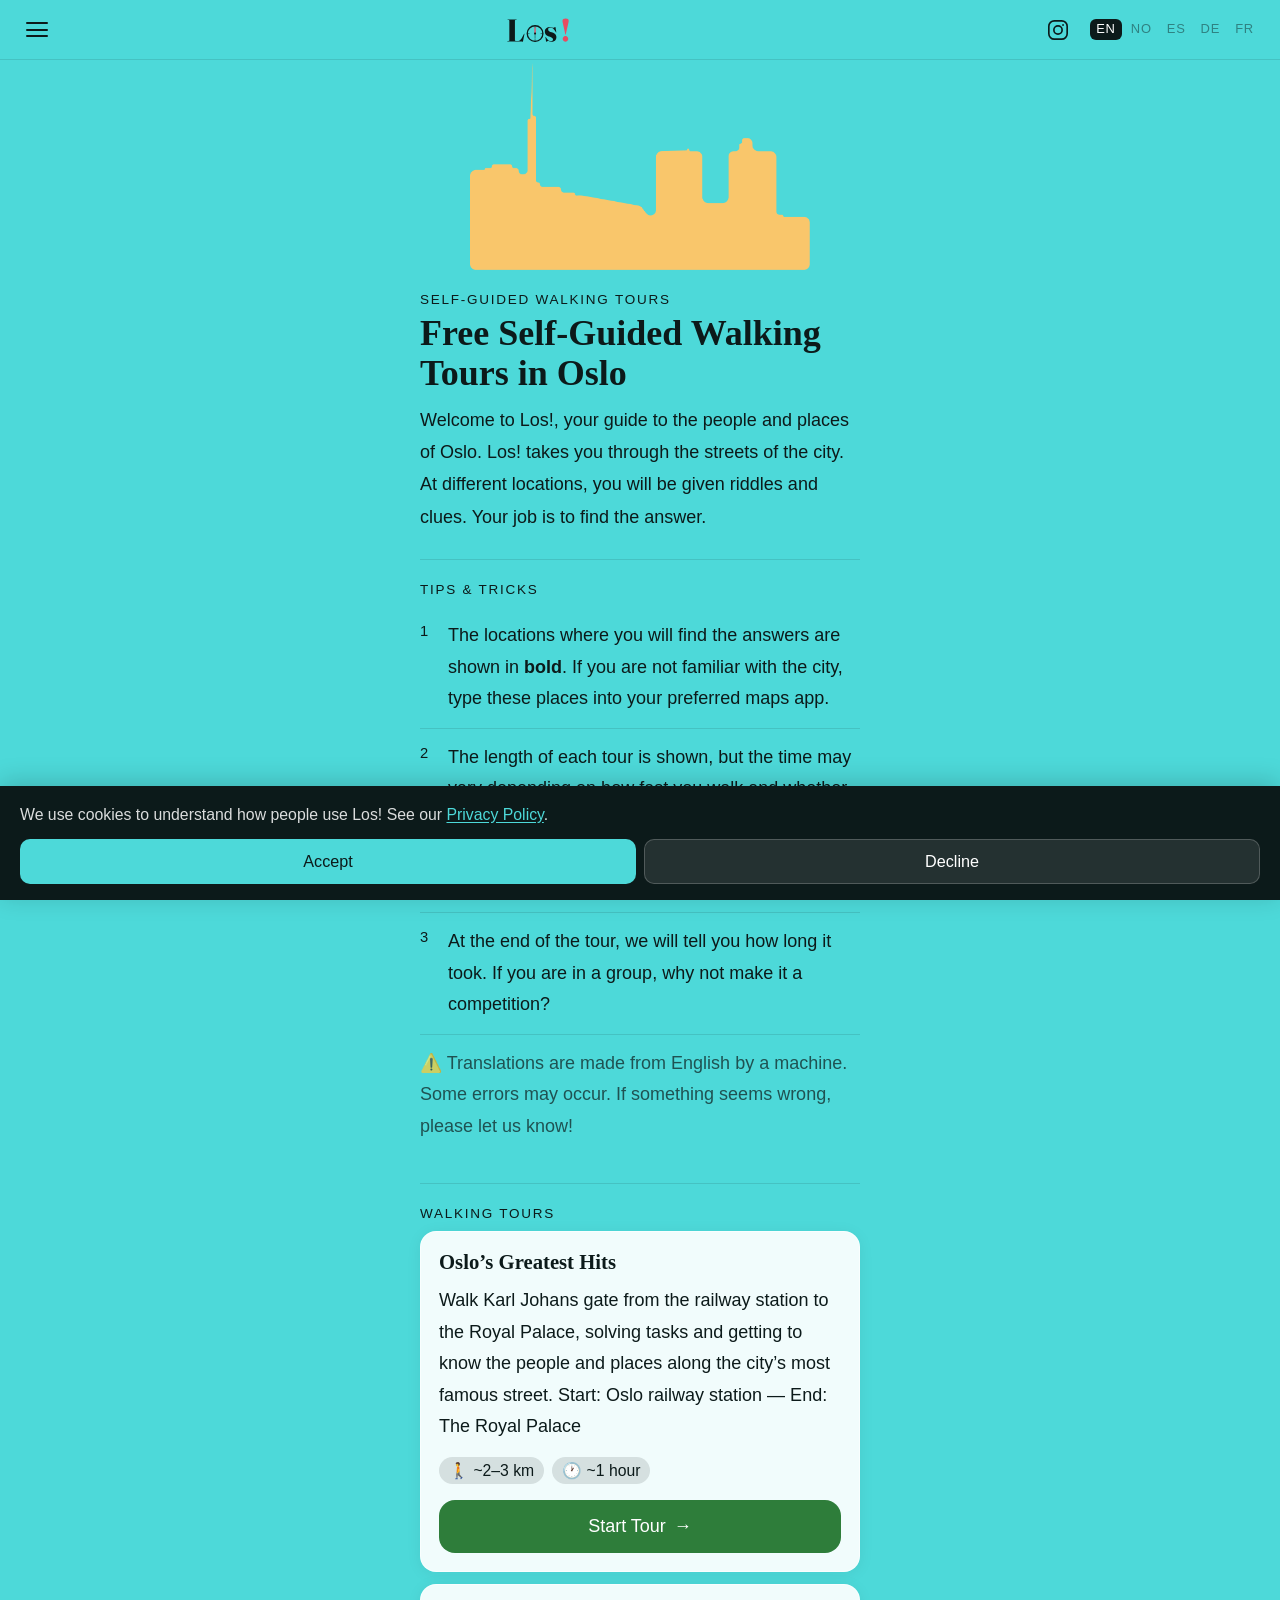
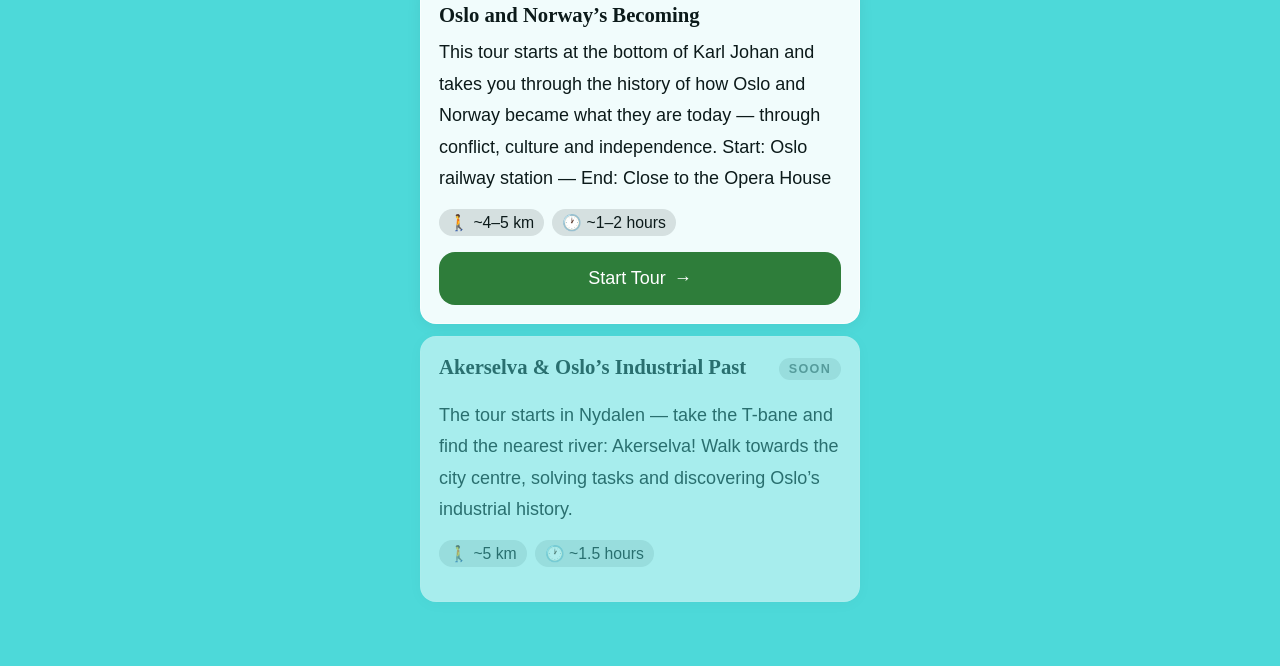
==== commit 76bf4e9e: "Update index.html" ====
--- a/index.html
+++ b/index.html
@@ -82,7 +82,7 @@
       "position": 2,
       "item": {
         "@type": "TouristTrip",
-        "name": "Oslo's Greatest Hits",
+        "name": "The Search for Karl Johan",
         "description": "Walk Karl Johans gate from the railway station to the Royal Palace, solving tasks and discovering the people and places along the city's most famous street.",
         "touristType": "Culture tourists, first-time visitors",
         "itinerary": {
@@ -122,7 +122,7 @@
       "name": "How long are the walking tours in Oslo?",
       "acceptedAnswer": {
         "@type": "Answer",
-        "text": "The Greatest Hits tour is about 2–3 km and takes roughly one hour. The Oslo and Norway's Becoming tour is about 4–5 km and takes 1–2 hours."
+        "text": "The Search for Karl Johan is about 2–3 km and takes roughly one hour. The Oslo and Norway's Becoming tour is about 4–5 km and takes 1–2 hours."
       }
     },
     {
@@ -232,15 +232,15 @@
     <div class="section-divider"></div>
     <p class="tips-label" id="toursLabel">Walking Tours</p>
 
-    <!-- Tour 1: Greatest Hits — ACTIVE -->
+    <!-- Tour 1: The Search for Karl Johan — ACTIVE -->
     <div class="tour-card">
-      <h2 class="tour-card-title" id="tour1Title">Oslo&#8217;s Greatest Hits</h2>
-      <p class="tour-card-desc" id="tour1Desc">Walk Karl Johans gate from the railway station to the Royal Palace, solving tasks and getting to know the people and places along the city&#8217;s most famous street. About 2&#8211;3 km, roughly one hour. Start: Oslo railway station &#8212; End: The Royal Palace</p>
+      <h2 class="tour-card-title" id="tour1Title">The Search for Karl Johan</h2>
+      <p class="tour-card-desc" id="tour1Desc">This short interactive tour takes you through the heart of Oslo along Karl Johans gate — follow the clues, explore the city, and uncover stories about famous Norwegians, political struggles, writers, artists and the history of Norway itself. Start: Oslo railway station — End: The Royal Palace</p>
       <div class="tour-card-meta">
         <span class="tour-meta-chip">🚶 ~2&#8211;3 km</span>
         <span class="tour-meta-chip">🕐 ~1 hour</span>
       </div>
-      <a href="game.html?tour=greathits" class="tour-start-btn" aria-label="Start Oslo's Greatest Hits tour">
+      <a href="game.html?tour=greathits" class="tour-start-btn" aria-label="Start The Search for Karl Johan tour">
         Start Tour <span class="arrow">&#8594;</span>
       </a>
     </div>
